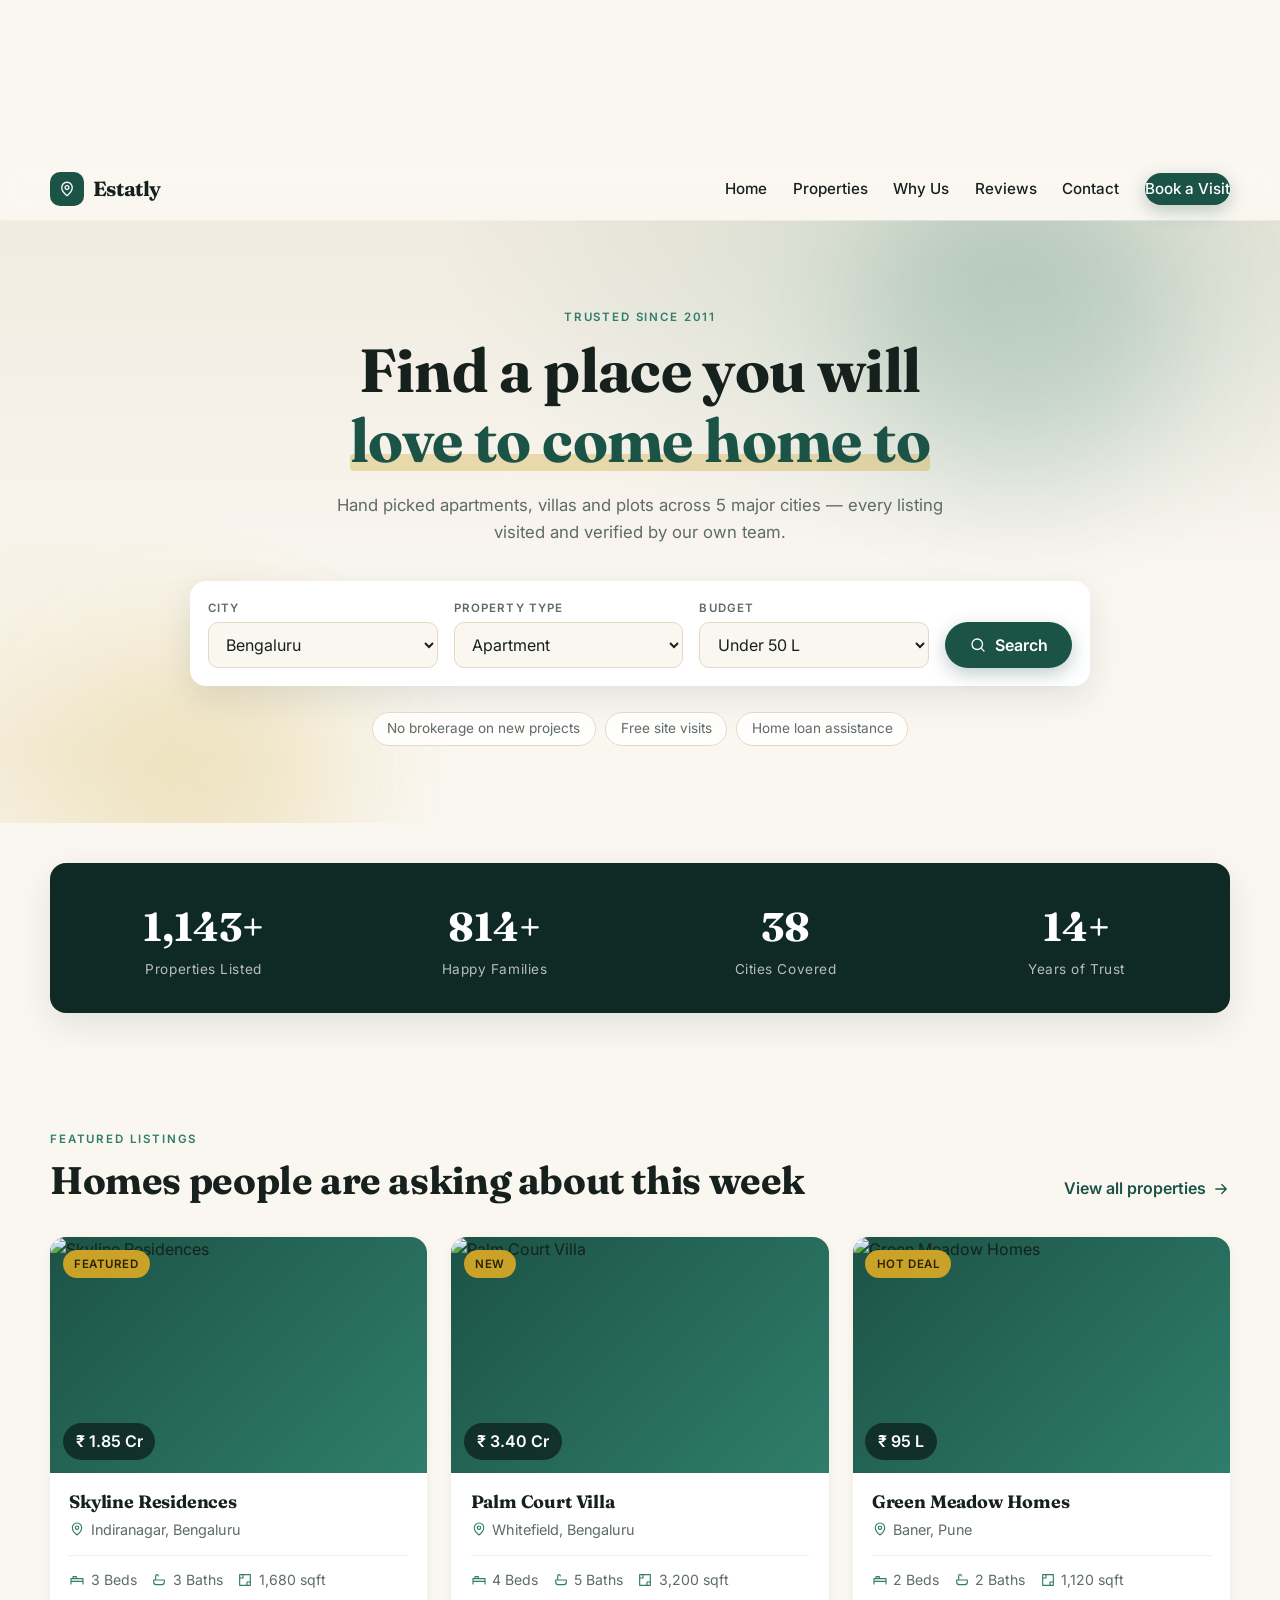
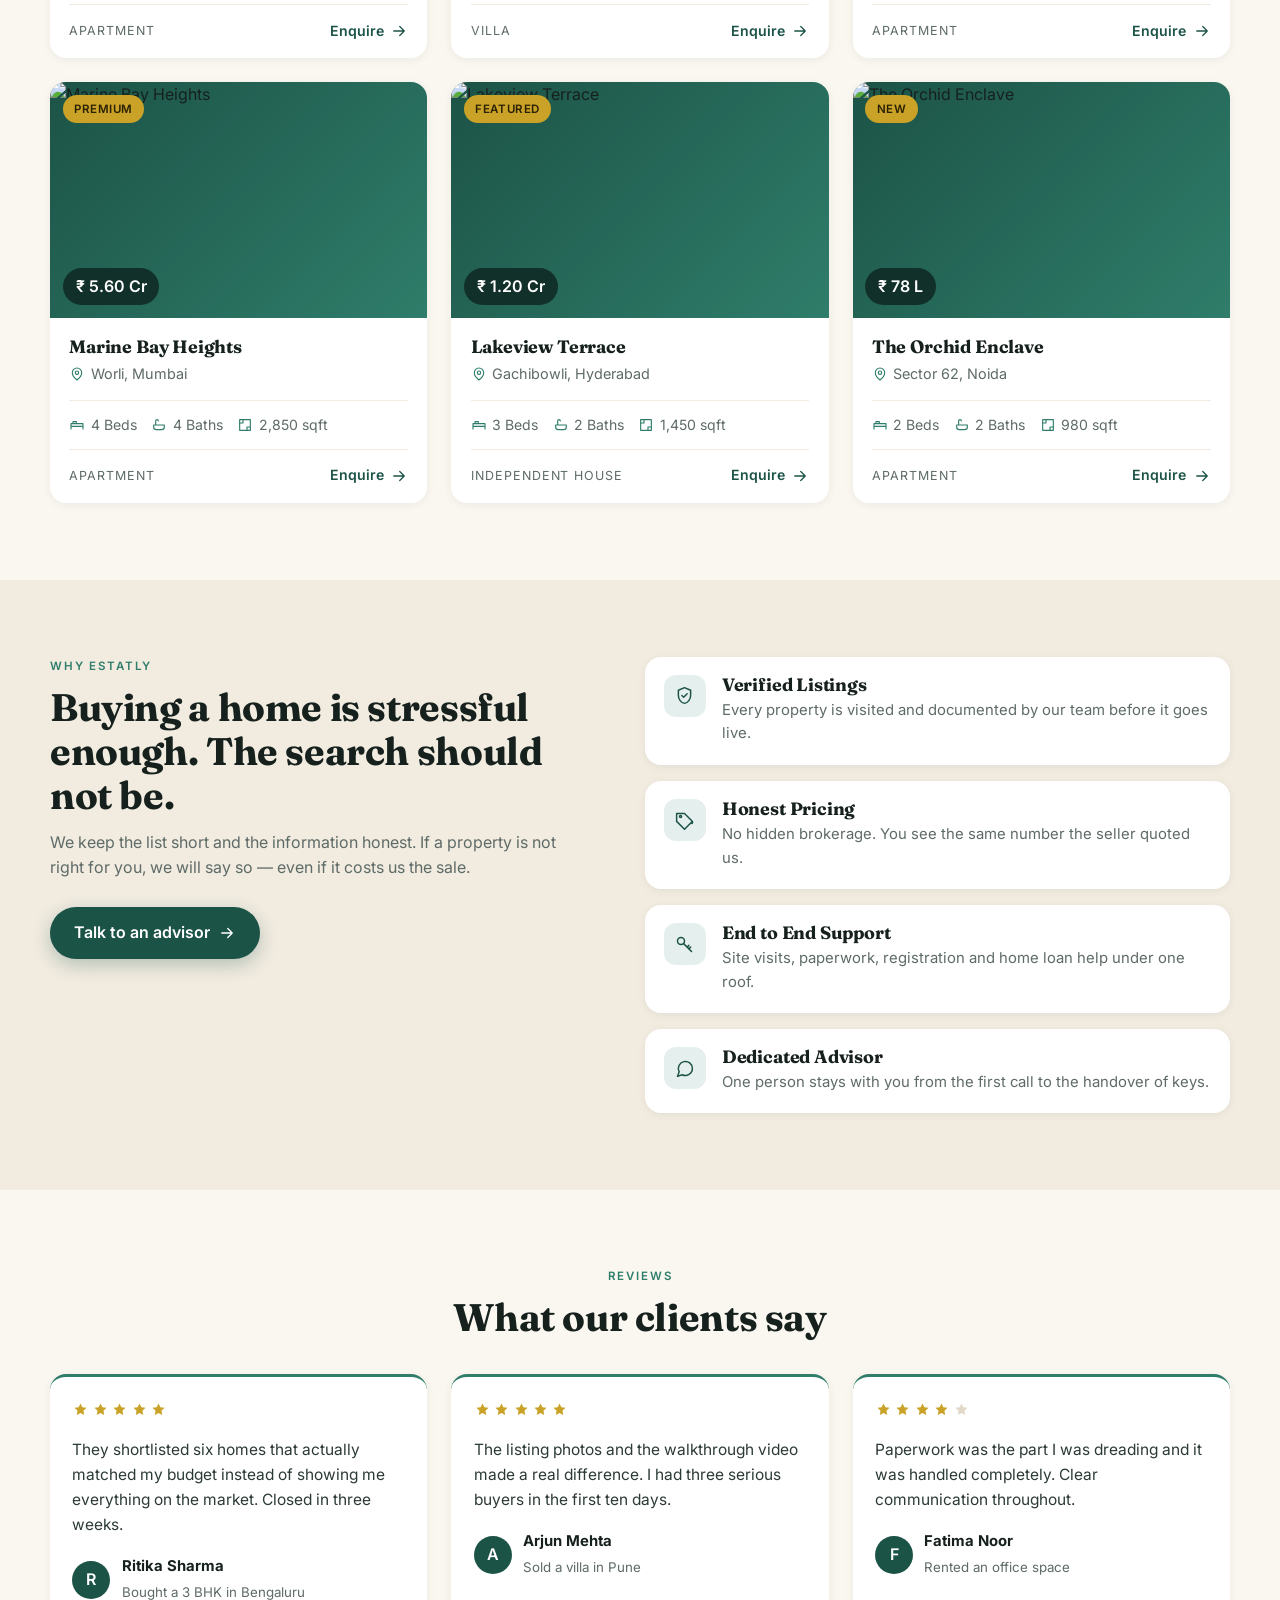
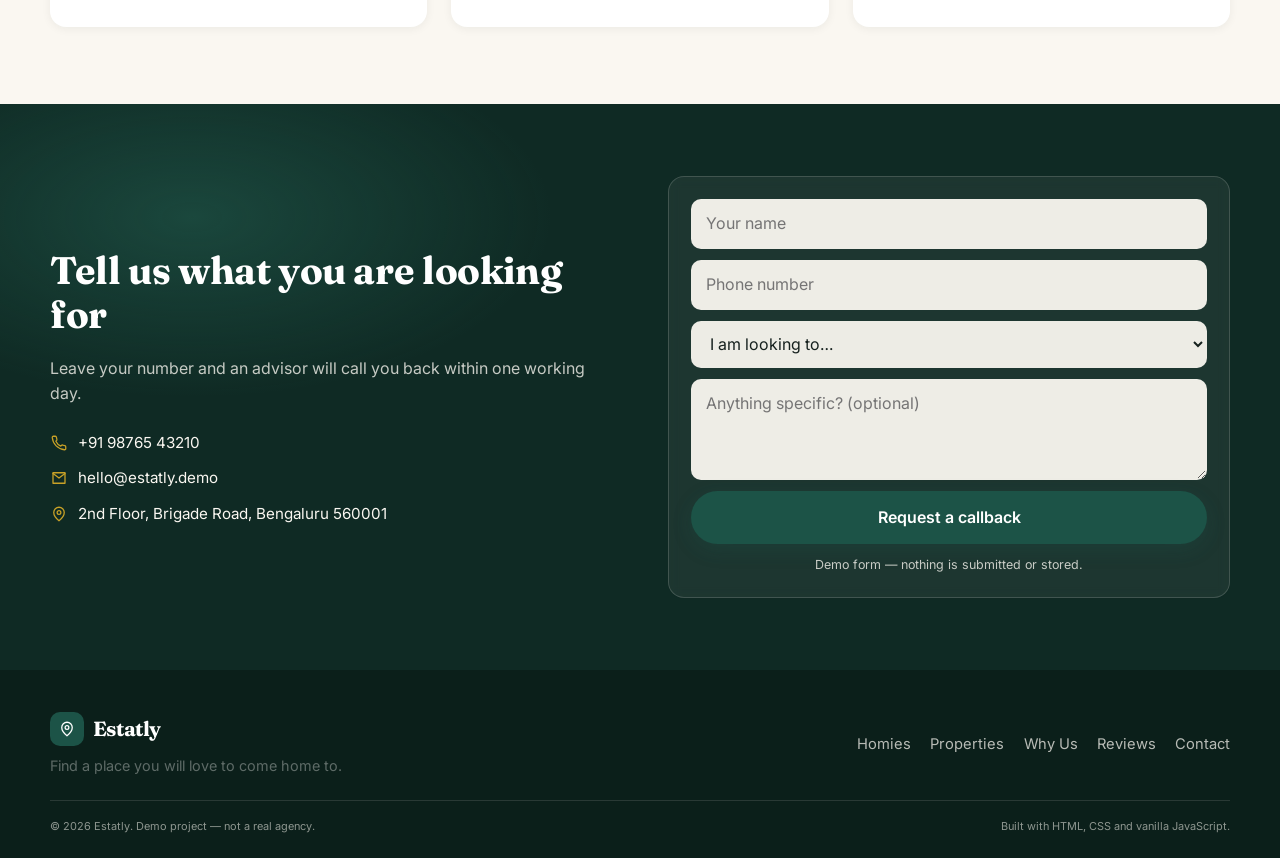
==== index.html @ 322922aa "Changing Header remove top space" ====
<!DOCTYPE html>
<html lang="en">
<head>
<meta charset="UTF-8">
<meta name="viewport" content="width=device-width, initial-scale=1">
<title>Estatly &mdash; Find a place you will love to come home to</title>
<meta name="description" content="Demo real estate website built with HTML, CSS and JavaScript. Browse verified apartments, villas and plots across India.">
<link rel="preconnect" href="https://fonts.googleapis.com">
<link rel="preconnect" href="https://fonts.gstatic.com" crossorigin>
<link href="https://fonts.googleapis.com/css2?family=Fraunces:opsz,wght@9..144,500;9..144,700&family=Inter:wght@400;500;600&display=swap" rel="stylesheet">
<link rel="stylesheet" href="assets/css/style.css">
</head>
<body id="home">

<!-- ============ ICON SPRITE (defined once, reused with <use>) ============ -->
<svg hidden aria-hidden="true">
  <symbol id="i-shield" viewBox="0 0 24 24"><path d="M12 3l7 3v6c0 4.4-3 8.3-7 9-4-0.7-7-4.6-7-9V6l7-3z"/><path d="M9 12l2 2 4-4"/></symbol>
  <symbol id="i-tag" viewBox="0 0 24 24"><path d="M20.6 13.4L12 22l-9-9V4h9l8.6 8.6a1.9 1.9 0 010 2.8z"/><circle cx="7.5" cy="7.5" r="1.2"/></symbol>
  <symbol id="i-key" viewBox="0 0 24 24"><circle cx="8" cy="8" r="4"/><path d="M11 11l9 9M17 17l2-2M15 15l2-2"/></symbol>
  <symbol id="i-chat" viewBox="0 0 24 24"><path d="M21 12a8 8 0 01-11.6 7.1L4 21l1.9-5.4A8 8 0 1121 12z"/></symbol>
  <symbol id="i-bed" viewBox="0 0 24 24"><path d="M3 18v-8h18v8M3 14h18M6 10V7h5v3"/></symbol>
  <symbol id="i-bath" viewBox="0 0 24 24"><path d="M4 12h16v3a4 4 0 01-4 4H8a4 4 0 01-4-4v-3zM7 12V6a2 2 0 014 0"/></symbol>
  <symbol id="i-area" viewBox="0 0 24 24"><path d="M4 4h16v16H4z"/><path d="M9 4v5H4M15 20v-5h5"/></symbol>
  <symbol id="i-pin" viewBox="0 0 24 24"><path d="M12 21s7-5.6 7-11a7 7 0 10-14 0c0 5.4 7 11 7 11z"/><circle cx="12" cy="10" r="2.5"/></symbol>
  <symbol id="i-search" viewBox="0 0 24 24"><circle cx="11" cy="11" r="7"/><path d="M20 20l-3.5-3.5"/></symbol>
  <symbol id="i-phone" viewBox="0 0 24 24"><path d="M21 16.9v2.6a1.5 1.5 0 01-1.7 1.5A18 18 0 013 4.7 1.5 1.5 0 014.5 3h2.6a1.5 1.5 0 011.5 1.3c.1.9.3 1.8.6 2.6a1.5 1.5 0 01-.3 1.6L7.8 9.6a14 14 0 006.6 6.6l1.1-1.1a1.5 1.5 0 011.6-.3c.8.3 1.7.5 2.6.6A1.5 1.5 0 0121 16.9z"/></symbol>
  <symbol id="i-mail" viewBox="0 0 24 24"><path d="M4 5h16v14H4z"/><path d="M4 6l8 6 8-6"/></symbol>
  <symbol id="i-star" viewBox="0 0 24 24"><path d="M12 3.5l2.6 5.3 5.9.9-4.3 4.1 1 5.8-5.2-2.7-5.2 2.7 1-5.8L3.5 9.7l5.9-.9L12 3.5z"/></symbol>
  <symbol id="i-arrow" viewBox="0 0 24 24"><path d="M5 12h14M13 6l6 6-6 6"/></symbol>
</svg>

<!-- ================= HEADER ================= -->
<header class="site-header" id="header">
  <div class="wrap header-inner">
    <a class="brand" href="#home">
      <span class="brand-mark"><svg class="icon" aria-hidden="true"><use href="#i-pin"/></svg></span>
      <span class="brand-name">Estatly</span>
    </a>

    <nav class="nav" id="nav">
      <a href="#home">Home</a>
      <a href="#properties">Properties</a>
      <a href="#why">Why Us</a>
      <a href="#reviews">Reviews</a>
      <a href="#contact">Contact</a>
      <a class="btn btn-sm nav-cta" href="#contact">Book a Visit</a>
    </nav>

    <button class="nav-toggle" id="navToggle" aria-label="Open menu" aria-expanded="false">
      <span></span><span></span><span></span>
    </button>
  </div>
</header>

<!-- ================= HERO ================= -->
<section class="hero">
  <div class="hero-bg" aria-hidden="true"></div>
  <div class="hero-blob blob-a" aria-hidden="true"></div>
  <div class="hero-blob blob-b" aria-hidden="true"></div>

  <div class="wrap hero-inner">
    <p class="eyebrow fade-up">Trusted since 2011</p>
    <h1 class="hero-title fade-up delay-1">
      Find a place you will<br>
      <span class="accent">love to come home to</span>
    </h1>
    <p class="hero-sub fade-up delay-2">
      Hand picked apartments, villas and plots across 5 major cities &mdash;
      every listing visited and verified by our own team.
    </p>

    <form class="search-card fade-up delay-3">
      <div class="field">
        <label for="city">City</label>
        <select id="city" name="city">
          <option>Bengaluru</option>
          <option>Mumbai</option>
          <option>Pune</option>
          <option>Hyderabad</option>
          <option>Delhi NCR</option>
        </select>
      </div>
      <div class="field">
        <label for="type">Property Type</label>
        <select id="type" name="type">
          <option>Apartment</option>
          <option>Villa</option>
          <option>Independent House</option>
          <option>Plot</option>
          <option>Office Space</option>
        </select>
      </div>
      <div class="field">
        <label for="budget">Budget</label>
        <select id="budget" name="budget">
          <option>Under 50 L</option>
          <option>50 L - 1 Cr</option>
          <option>1 Cr - 2 Cr</option>
          <option>Above 2 Cr</option>
        </select>
      </div>
      <button class="btn btn-search" type="submit">
        <svg class="icon" aria-hidden="true"><use href="#i-search"/></svg><span>Search</span>
      </button>
    </form>

    <ul class="hero-chips fade-up delay-4">
      <li>No brokerage on new projects</li>
      <li>Free site visits</li>
      <li>Home loan assistance</li>
    </ul>
  </div>
</section>

<!-- ================= STATS ================= -->
<section class="stats">
  <div class="wrap stats-grid">
    <div class="stat reveal">
      <div class="stat-value"><span class="counter" data-target="1250">0</span>+</div>
      <div class="stat-label">Properties Listed</div>
    </div>
    <div class="stat reveal">
      <div class="stat-value"><span class="counter" data-target="890">0</span>+</div>
      <div class="stat-label">Happy Families</div>
    </div>
    <div class="stat reveal">
      <div class="stat-value"><span class="counter" data-target="42">0</span></div>
      <div class="stat-label">Cities Covered</div>
    </div>
    <div class="stat reveal">
      <div class="stat-value"><span class="counter" data-target="15">0</span>+</div>
      <div class="stat-label">Years of Trust</div>
    </div>
  </div>
</section>

<!-- ================= PROPERTIES ================= -->
<section class="section" id="properties">
  <div class="wrap">
    <div class="section-head reveal">
      <div>
        <p class="eyebrow">Featured listings</p>
        <h2>Homes people are asking about this week</h2>
      </div>
      <a class="link-arrow" href="#contact">View all properties <svg class="icon" aria-hidden="true"><use href="#i-arrow"/></svg></a>
    </div>

    <div class="cards">

      <article class="card reveal" style="--d: 0ms">
        <div class="card-media">
          <img src="https://images.unsplash.com/photo-1512917774080-9991f1c4c750?auto=format&fit=crop&w=900&q=70" alt="Skyline Residences" loading="lazy">
          <span class="badge">Featured</span>
          <span class="card-price">&#8377; 1.85 Cr</span>
        </div>
        <div class="card-body">
          <h3>Skyline Residences</h3>
          <p class="card-loc"><svg class="icon" aria-hidden="true"><use href="#i-pin"/></svg>Indiranagar, Bengaluru</p>
          <ul class="card-meta">
            <li><svg class="icon" aria-hidden="true"><use href="#i-bed"/></svg>3 Beds</li>
            <li><svg class="icon" aria-hidden="true"><use href="#i-bath"/></svg>3 Baths</li>
            <li><svg class="icon" aria-hidden="true"><use href="#i-area"/></svg>1,680 sqft</li>
          </ul>
          <div class="card-foot">
            <span class="card-type">Apartment</span>
            <a class="link-arrow sm" href="#contact">Enquire <svg class="icon" aria-hidden="true"><use href="#i-arrow"/></svg></a>
          </div>
        </div>
      </article>

      <article class="card reveal" style="--d: 80ms">
        <div class="card-media">
          <img src="https://images.unsplash.com/photo-1600596542815-ffad4c1539a9?auto=format&fit=crop&w=900&q=70" alt="Palm Court Villa" loading="lazy">
          <span class="badge">New</span>
          <span class="card-price">&#8377; 3.40 Cr</span>
        </div>
        <div class="card-body">
          <h3>Palm Court Villa</h3>
          <p class="card-loc"><svg class="icon" aria-hidden="true"><use href="#i-pin"/></svg>Whitefield, Bengaluru</p>
          <ul class="card-meta">
            <li><svg class="icon" aria-hidden="true"><use href="#i-bed"/></svg>4 Beds</li>
            <li><svg class="icon" aria-hidden="true"><use href="#i-bath"/></svg>5 Baths</li>
            <li><svg class="icon" aria-hidden="true"><use href="#i-area"/></svg>3,200 sqft</li>
          </ul>
          <div class="card-foot">
            <span class="card-type">Villa</span>
            <a class="link-arrow sm" href="#contact">Enquire <svg class="icon" aria-hidden="true"><use href="#i-arrow"/></svg></a>
          </div>
        </div>
      </article>

      <article class="card reveal" style="--d: 160ms">
        <div class="card-media">
          <img src="https://images.unsplash.com/photo-1570129477492-45c003edd2be?auto=format&fit=crop&w=900&q=70" alt="Green Meadow Homes" loading="lazy">
          <span class="badge">Hot Deal</span>
          <span class="card-price">&#8377; 95 L</span>
        </div>
        <div class="card-body">
          <h3>Green Meadow Homes</h3>
          <p class="card-loc"><svg class="icon" aria-hidden="true"><use href="#i-pin"/></svg>Baner, Pune</p>
          <ul class="card-meta">
            <li><svg class="icon" aria-hidden="true"><use href="#i-bed"/></svg>2 Beds</li>
            <li><svg class="icon" aria-hidden="true"><use href="#i-bath"/></svg>2 Baths</li>
            <li><svg class="icon" aria-hidden="true"><use href="#i-area"/></svg>1,120 sqft</li>
          </ul>
          <div class="card-foot">
            <span class="card-type">Apartment</span>
            <a class="link-arrow sm" href="#contact">Enquire <svg class="icon" aria-hidden="true"><use href="#i-arrow"/></svg></a>
          </div>
        </div>
      </article>

      <article class="card reveal" style="--d: 240ms">
        <div class="card-media">
          <img src="https://images.unsplash.com/photo-1545324418-cc1a3fa10c00?auto=format&fit=crop&w=900&q=70" alt="Marine Bay Heights" loading="lazy">
          <span class="badge">Premium</span>
          <span class="card-price">&#8377; 5.60 Cr</span>
        </div>
        <div class="card-body">
          <h3>Marine Bay Heights</h3>
          <p class="card-loc"><svg class="icon" aria-hidden="true"><use href="#i-pin"/></svg>Worli, Mumbai</p>
          <ul class="card-meta">
            <li><svg class="icon" aria-hidden="true"><use href="#i-bed"/></svg>4 Beds</li>
            <li><svg class="icon" aria-hidden="true"><use href="#i-bath"/></svg>4 Baths</li>
            <li><svg class="icon" aria-hidden="true"><use href="#i-area"/></svg>2,850 sqft</li>
          </ul>
          <div class="card-foot">
            <span class="card-type">Apartment</span>
            <a class="link-arrow sm" href="#contact">Enquire <svg class="icon" aria-hidden="true"><use href="#i-arrow"/></svg></a>
          </div>
        </div>
      </article>

      <article class="card reveal" style="--d: 320ms">
        <div class="card-media">
          <img src="https://images.unsplash.com/photo-1580587771525-78b9dba3b914?auto=format&fit=crop&w=900&q=70" alt="Lakeview Terrace" loading="lazy">
          <span class="badge">Featured</span>
          <span class="card-price">&#8377; 1.20 Cr</span>
        </div>
        <div class="card-body">
          <h3>Lakeview Terrace</h3>
          <p class="card-loc"><svg class="icon" aria-hidden="true"><use href="#i-pin"/></svg>Gachibowli, Hyderabad</p>
          <ul class="card-meta">
            <li><svg class="icon" aria-hidden="true"><use href="#i-bed"/></svg>3 Beds</li>
            <li><svg class="icon" aria-hidden="true"><use href="#i-bath"/></svg>2 Baths</li>
            <li><svg class="icon" aria-hidden="true"><use href="#i-area"/></svg>1,450 sqft</li>
          </ul>
          <div class="card-foot">
            <span class="card-type">Independent House</span>
            <a class="link-arrow sm" href="#contact">Enquire <svg class="icon" aria-hidden="true"><use href="#i-arrow"/></svg></a>
          </div>
        </div>
      </article>

      <article class="card reveal" style="--d: 400ms">
        <div class="card-media">
          <img src="https://images.unsplash.com/photo-1600585154340-be6161a56a0c?auto=format&fit=crop&w=900&q=70" alt="The Orchid Enclave" loading="lazy">
          <span class="badge">New</span>
          <span class="card-price">&#8377; 78 L</span>
        </div>
        <div class="card-body">
          <h3>The Orchid Enclave</h3>
          <p class="card-loc"><svg class="icon" aria-hidden="true"><use href="#i-pin"/></svg>Sector 62, Noida</p>
          <ul class="card-meta">
            <li><svg class="icon" aria-hidden="true"><use href="#i-bed"/></svg>2 Beds</li>
            <li><svg class="icon" aria-hidden="true"><use href="#i-bath"/></svg>2 Baths</li>
            <li><svg class="icon" aria-hidden="true"><use href="#i-area"/></svg>980 sqft</li>
          </ul>
          <div class="card-foot">
            <span class="card-type">Apartment</span>
            <a class="link-arrow sm" href="#contact">Enquire <svg class="icon" aria-hidden="true"><use href="#i-arrow"/></svg></a>
          </div>
        </div>
      </article>

    </div>
  </div>
</section>

<!-- ================= WHY US ================= -->
<section class="section section-alt" id="why">
  <div class="wrap why-grid">
    <div class="why-intro reveal">
      <p class="eyebrow">Why Estatly</p>
      <h2>Buying a home is stressful enough. The search should not be.</h2>
      <p class="muted">
        We keep the list short and the information honest. If a property is not right
        for you, we will say so &mdash; even if it costs us the sale.
      </p>
      <a class="btn" href="#contact">Talk to an advisor <svg class="icon" aria-hidden="true"><use href="#i-arrow"/></svg></a>
    </div>

    <div class="why-list">
      <div class="feature reveal" style="--d: 0ms">
        <span class="feature-icon"><svg class="icon" aria-hidden="true"><use href="#i-shield"/></svg></span>
        <div>
          <h3>Verified Listings</h3>
          <p class="muted">Every property is visited and documented by our team before it goes live.</p>
        </div>
      </div>
      <div class="feature reveal" style="--d: 90ms">
        <span class="feature-icon"><svg class="icon" aria-hidden="true"><use href="#i-tag"/></svg></span>
        <div>
          <h3>Honest Pricing</h3>
          <p class="muted">No hidden brokerage. You see the same number the seller quoted us.</p>
        </div>
      </div>
      <div class="feature reveal" style="--d: 180ms">
        <span class="feature-icon"><svg class="icon" aria-hidden="true"><use href="#i-key"/></svg></span>
        <div>
          <h3>End to End Support</h3>
          <p class="muted">Site visits, paperwork, registration and home loan help under one roof.</p>
        </div>
      </div>
      <div class="feature reveal" style="--d: 270ms">
        <span class="feature-icon"><svg class="icon" aria-hidden="true"><use href="#i-chat"/></svg></span>
        <div>
          <h3>Dedicated Advisor</h3>
          <p class="muted">One person stays with you from the first call to the handover of keys.</p>
        </div>
      </div>
    </div>
  </div>
</section>

<!-- ================= TESTIMONIALS ================= -->
<section class="section" id="reviews">
  <div class="wrap">
    <div class="section-head center reveal">
      <div>
        <p class="eyebrow">Reviews</p>
        <h2>What our clients say</h2>
      </div>
    </div>

    <div class="quotes">

      <figure class="quote reveal" style="--d: 0ms">
        <div class="stars" aria-label="5 out of 5">
          <span class="on"><svg class="icon" aria-hidden="true"><use href="#i-star"/></svg></span>
          <span class="on"><svg class="icon" aria-hidden="true"><use href="#i-star"/></svg></span>
          <span class="on"><svg class="icon" aria-hidden="true"><use href="#i-star"/></svg></span>
          <span class="on"><svg class="icon" aria-hidden="true"><use href="#i-star"/></svg></span>
          <span class="on"><svg class="icon" aria-hidden="true"><use href="#i-star"/></svg></span>
        </div>
        <blockquote>They shortlisted six homes that actually matched my budget instead of showing me everything on the market. Closed in three weeks.</blockquote>
        <figcaption>
          <span class="avatar">R</span>
          <span>
            <strong>Ritika Sharma</strong>
            <small>Bought a 3 BHK in Bengaluru</small>
          </span>
        </figcaption>
      </figure>

      <figure class="quote reveal" style="--d: 100ms">
        <div class="stars" aria-label="5 out of 5">
          <span class="on"><svg class="icon" aria-hidden="true"><use href="#i-star"/></svg></span>
          <span class="on"><svg class="icon" aria-hidden="true"><use href="#i-star"/></svg></span>
          <span class="on"><svg class="icon" aria-hidden="true"><use href="#i-star"/></svg></span>
          <span class="on"><svg class="icon" aria-hidden="true"><use href="#i-star"/></svg></span>
          <span class="on"><svg class="icon" aria-hidden="true"><use href="#i-star"/></svg></span>
        </div>
        <blockquote>The listing photos and the walkthrough video made a real difference. I had three serious buyers in the first ten days.</blockquote>
        <figcaption>
          <span class="avatar">A</span>
          <span>
            <strong>Arjun Mehta</strong>
            <small>Sold a villa in Pune</small>
          </span>
        </figcaption>
      </figure>

      <figure class="quote reveal" style="--d: 200ms">
        <div class="stars" aria-label="4 out of 5">
          <span class="on"><svg class="icon" aria-hidden="true"><use href="#i-star"/></svg></span>
          <span class="on"><svg class="icon" aria-hidden="true"><use href="#i-star"/></svg></span>
          <span class="on"><svg class="icon" aria-hidden="true"><use href="#i-star"/></svg></span>
          <span class="on"><svg class="icon" aria-hidden="true"><use href="#i-star"/></svg></span>
          <span><svg class="icon" aria-hidden="true"><use href="#i-star"/></svg></span>
        </div>
        <blockquote>Paperwork was the part I was dreading and it was handled completely. Clear communication throughout.</blockquote>
        <figcaption>
          <span class="avatar">F</span>
          <span>
            <strong>Fatima Noor</strong>
            <small>Rented an office space</small>
          </span>
        </figcaption>
      </figure>

    </div>
  </div>
</section>

<!-- ================= CTA / CONTACT ================= -->
<section class="cta" id="contact">
  <div class="wrap cta-inner reveal">
    <div class="cta-copy">
      <h2>Tell us what you are looking for</h2>
      <p>Leave your number and an advisor will call you back within one working day.</p>
      <ul class="cta-contact">
        <li><svg class="icon" aria-hidden="true"><use href="#i-phone"/></svg><a href="tel:+919876543210">+91 98765 43210</a></li>
        <li><svg class="icon" aria-hidden="true"><use href="#i-mail"/></svg><a href="mailto:hello@estatly.demo">hello@estatly.demo</a></li>
        <li><svg class="icon" aria-hidden="true"><use href="#i-pin"/></svg><span>2nd Floor, Brigade Road, Bengaluru 560001</span></li>
      </ul>
    </div>

    <form class="cta-form" novalidate>
      <input type="text" name="name" placeholder="Your name" required>
      <input type="tel" name="phone" placeholder="Phone number" required>
      <select name="interest">
        <option value="">I am looking to&hellip;</option>
        <option>Buy a home</option>
        <option>Sell a property</option>
        <option>Rent a space</option>
      </select>
      <textarea name="message" rows="3" placeholder="Anything specific? (optional)"></textarea>
      <button class="btn btn-block" type="submit">Request a callback</button>
      <p class="form-note">Demo form &mdash; nothing is submitted or stored.</p>
    </form>
  </div>
</section>

<!-- ================= FOOTER ================= -->
<footer class="site-footer">
  <div class="wrap footer-inner">
    <div>
      <a class="brand" href="#home">
        <span class="brand-mark"><svg class="icon" aria-hidden="true"><use href="#i-pin"/></svg></span>
        <span class="brand-name">Estatly</span>
      </a>
      <p class="muted footer-blurb">Find a place you will love to come home to.</p>
    </div>
    <nav class="footer-nav">
      <a href="#home">Homies</a>
      <a href="#properties">Properties</a>
      <a href="#why">Why Us</a>
      <a href="#reviews">Reviews</a>
      <a href="#contact">Contact</a>
    </nav>
  </div>
  <div class="wrap footer-bar">
    <small>&copy; 2026 Estatly. Demo project &mdash; not a real agency.</small>
    <small>Built with HTML, CSS and vanilla JavaScript.</small>
  </div>
</footer>

<a class="to-top" href="#home" id="toTop" aria-label="Back to top"><svg class="icon" aria-hidden="true"><use href="#i-arrow"/></svg></a>

<script src="assets/js/main.js"></script>
</body>
</html>
---- assets/css/style.css ----
/* =========================================================
   Estatly — demo real estate home page
   Palette: deep green + warm sand, serif display headings
   ========================================================= */

:root {
  --green-900: #0f2a24;
  --green-800: #164035;
  --green-700: #1c5347;
  --green-500: #2f7d6a;
  --sand-100: #faf7f1;
  --sand-200: #f1ebe0;
  --sand-300: #e3d9c8;
  --gold: #c9a227;
  --ink: #16211e;
  --muted: #5e6b67;
  --white: #ffffff;

  --radius: 16px;
  --radius-sm: 10px;
  --shadow-sm: 0 2px 10px rgba(15, 42, 36, .06);
  --shadow: 0 12px 34px rgba(15, 42, 36, .10);
  --shadow-lg: 0 24px 60px rgba(15, 42, 36, .16);
  --ease: cubic-bezier(.22, .61, .36, 1);
}

* { box-sizing: border-box; }

html { scroll-behavior: smooth; }

body {
  margin: 0;
  background: var(--sand-100);
  color: var(--ink);
  font-family: "Inter", "Segoe UI", system-ui, -apple-system, sans-serif;
  font-size: 16px;
  line-height: 1.6;
  -webkit-font-smoothing: antialiased;
}

h1, h2, h3 {
  font-family: "Fraunces", Georgia, "Times New Roman", serif;
  font-weight: 700;
  line-height: 1.15;
  margin: 0 0 .5em;
  letter-spacing: -.01em;
}

h1 { font-size: clamp(2.1rem, 5.4vw, 3.8rem); }
h2 { font-size: clamp(1.6rem, 3.2vw, 2.4rem); }
h3 { font-size: 1.12rem; }

p { margin: 0 0 1rem; }
a { color: inherit; text-decoration: none; }
img { max-width: 100%; display: block; }
ul { margin: 0; padding: 0; list-style: none; }

.wrap {
  width: min(1180px, 100% - 40px);
  margin-inline: auto;
}

.muted { color: var(--muted); }

.eyebrow {
  text-transform: uppercase;
  letter-spacing: .16em;
  font-size: .72rem;
  font-weight: 600;
  color: var(--green-500);
  margin-bottom: .6rem;
}

/* Icons come from the <symbol> sprite at the top of index.html, so the
   stroke styling lives here rather than on every <svg> tag. */
.icon {
  width: 18px;
  height: 18px;
  flex: none;
  fill: none;
  stroke: currentColor;
  stroke-width: 1.7;
  stroke-linecap: round;
  stroke-linejoin: round;
}

/* ---------------- buttons ---------------- */
.btn {
  display: inline-flex;
  align-items: center;
  gap: .5rem;
  padding: .85rem 1.5rem;
  border: 0;
  border-radius: 999px;
  background: var(--green-700);
  color: var(--white);
  font: inherit;
  font-weight: 600;
  cursor: pointer;
  transition: transform .25s var(--ease), box-shadow .25s var(--ease), background .25s var(--ease);
  box-shadow: 0 6px 18px rgba(28, 83, 71, .28);
}
.btn:hover { background: var(--green-900); transform: translateY(-2px); box-shadow: 0 12px 26px rgba(28, 83, 71, .34); }
.btn:active { transform: translateY(0); }
.btn .icon { transition: transform .25s var(--ease); }
.btn:hover .icon { transform: translateX(3px); }
.btn-sm { padding: .55rem 1.1rem; font-size: .9rem; }
.btn-block { width: 100%; justify-content: center; }

.link-arrow {
  display: inline-flex;
  align-items: center;
  gap: .4rem;
  font-weight: 600;
  color: var(--green-700);
  white-space: nowrap;
}
.link-arrow .icon { transition: transform .25s var(--ease); }
.link-arrow:hover .icon { transform: translateX(4px); }
.link-arrow.sm { font-size: .88rem; }

/* ---------------- header ---------------- */
.site-header {
  position: sticky;
  top: 0;
  z-index: 50;
  background: rgba(250, 247, 241, .82);
  backdrop-filter: blur(12px);
  transition: box-shadow .3s var(--ease), background .3s var(--ease);
}
.site-header.scrolled {
  background: rgba(250, 247, 241, .96);
  box-shadow: var(--shadow-sm);
}
.header-inner {
  display: flex;
  align-items: center;
  justify-content: space-between;
  gap: 1rem;
  padding: .9rem 0;
}

.brand { display: inline-flex; align-items: center; gap: .55rem; }
.brand-mark {
  display: grid;
  place-items: center;
  width: 34px; height: 34px;
  border-radius: 10px;
  background: var(--green-700);
  color: var(--white);
  transition: transform .35s var(--ease);
}
.brand:hover .brand-mark { transform: rotate(-8deg) scale(1.06); }
.brand-name {
  font-family: "Fraunces", Georgia, serif;
  font-weight: 700;
  font-size: 1.28rem;
  letter-spacing: -.02em;
}

.nav { display: flex; align-items: center; gap: 1.6rem; }
.nav > a { font-weight: 500; font-size: .95rem; position: relative; padding: .25rem 0; }
.nav > a:not(.btn)::after {
  content: "";
  position: absolute;
  left: 0; bottom: 0;
  width: 100%; height: 2px;
  background: var(--green-500);
  transform: scaleX(0);
  transform-origin: right;
  transition: transform .3s var(--ease);
}
.nav > a:not(.btn):hover::after { transform: scaleX(1); transform-origin: left; }

.nav-toggle {
  display: none;
  flex-direction: column;
  gap: 5px;
  width: 42px; height: 38px;
  align-items: center;
  justify-content: center;
  background: var(--white);
  border: 1px solid var(--sand-300);
  border-radius: 10px;
  cursor: pointer;
}
.nav-toggle span {
  display: block;
  width: 18px; height: 2px;
  background: var(--ink);
  border-radius: 2px;
  transition: transform .3s var(--ease), opacity .2s var(--ease);
}
.nav-toggle.open span:nth-child(1) { transform: translateY(7px) rotate(45deg); }
.nav-toggle.open span:nth-child(2) { opacity: 0; }
.nav-toggle.open span:nth-child(3) { transform: translateY(-7px) rotate(-45deg); }

/* ---------------- hero ---------------- */
.hero {
  position: relative;
  overflow: hidden;
  padding: clamp(3rem, 7vw, 5.5rem) 0 clamp(3.5rem, 6vw, 5rem);
}
.hero-bg {
  position: absolute;
  inset: 0;
  background:
    radial-gradient(900px 480px at 78% 8%, rgba(47, 125, 106, .16), transparent 62%),
    radial-gradient(700px 420px at 4% 88%, rgba(201, 162, 39, .14), transparent 60%),
    linear-gradient(180deg, var(--sand-200), var(--sand-100) 65%);
}
.hero-blob {
  position: absolute;
  border-radius: 50%;
  filter: blur(60px);
  opacity: .5;
  animation: float 14s ease-in-out infinite;
}
.blob-a { width: 320px; height: 320px; background: rgba(47, 125, 106, .35); top: -60px; right: 8%; }
.blob-b { width: 260px; height: 260px; background: rgba(201, 162, 39, .32); bottom: -80px; left: 6%; animation-delay: -6s; }

@keyframes float {
  0%, 100% { transform: translate3d(0, 0, 0) scale(1); }
  50%      { transform: translate3d(0, -26px, 0) scale(1.08); }
}

.hero-inner { position: relative; text-align: center; }
.hero-title { margin-bottom: 1rem; }
.hero-title .accent {
  color: var(--green-700);
  position: relative;
  display: inline-block;
}
.hero-title .accent::after {
  content: "";
  position: absolute;
  left: 0; right: 0; bottom: .08em;
  height: .28em;
  background: rgba(201, 162, 39, .32);
  border-radius: 4px;
  transform: scaleX(0);
  transform-origin: left;
  animation: underline 1s var(--ease) 1.1s forwards;
  z-index: -1;
}
@keyframes underline { to { transform: scaleX(1); } }

.hero-sub {
  max-width: 620px;
  margin: 0 auto 2.2rem;
  color: var(--muted);
  font-size: 1.05rem;
}

/* search card */
.search-card {
  display: grid;
  grid-template-columns: repeat(3, 1fr) auto;
  gap: 1rem;
  align-items: end;
  background: var(--white);
  padding: 1.1rem;
  border-radius: var(--radius);
  box-shadow: var(--shadow);
  max-width: 900px;
  margin: 0 auto;
  text-align: left;
}
.field { display: flex; flex-direction: column; gap: .3rem; }
.field label {
  font-size: .72rem;
  font-weight: 600;
  text-transform: uppercase;
  letter-spacing: .1em;
  color: var(--muted);
}
.field select,
.cta-form input,
.cta-form select,
.cta-form textarea {
  font: inherit;
  padding: .7rem .85rem;
  border: 1px solid var(--sand-300);
  border-radius: var(--radius-sm);
  background: var(--sand-100);
  color: var(--ink);
  transition: border-color .2s var(--ease), box-shadow .2s var(--ease);
}
.field select:focus,
.cta-form input:focus,
.cta-form select:focus,
.cta-form textarea:focus {
  outline: none;
  border-color: var(--green-500);
  box-shadow: 0 0 0 3px rgba(47, 125, 106, .16);
}
.btn-search { height: 46px; }

.hero-chips {
  display: flex;
  flex-wrap: wrap;
  justify-content: center;
  gap: .6rem;
  margin-top: 1.6rem;
}
.hero-chips li {
  background: rgba(255, 255, 255, .8);
  border: 1px solid var(--sand-300);
  padding: .35rem .9rem;
  border-radius: 999px;
  font-size: .85rem;
  color: var(--muted);
}

/* ---------------- stats ---------------- */
.stats { padding: 2.5rem 0; }
.stats-grid {
  display: grid;
  grid-template-columns: repeat(4, 1fr);
  gap: 1rem;
  background: var(--green-900);
  border-radius: var(--radius);
  padding: 2rem 1rem;
  color: var(--sand-100);
  box-shadow: var(--shadow);
}
.stat { text-align: center; }
.stat-value {
  font-family: "Fraunces", Georgia, serif;
  font-size: clamp(1.7rem, 3.4vw, 2.5rem);
  font-weight: 700;
  color: var(--white);
}
.stat-label {
  font-size: .85rem;
  letter-spacing: .04em;
  color: rgba(250, 247, 241, .72);
}

/* ---------------- sections ---------------- */
.section { padding: clamp(3rem, 6vw, 4.8rem) 0; }
.section-alt { background: var(--sand-200); }

.section-head {
  display: flex;
  align-items: flex-end;
  justify-content: space-between;
  gap: 1.5rem;
  margin-bottom: 2.2rem;
}
.section-head h2 { margin-bottom: 0; }
.section-head.center { justify-content: center; text-align: center; }

/* ---------------- property cards ---------------- */
.cards {
  display: grid;
  grid-template-columns: repeat(auto-fit, minmax(300px, 1fr));
  gap: 1.5rem;
}
.card {
  background: var(--white);
  border-radius: var(--radius);
  overflow: hidden;
  box-shadow: var(--shadow-sm);
  transition: transform .35s var(--ease), box-shadow .35s var(--ease);
  display: flex;
  flex-direction: column;
}
.card:hover { transform: translateY(-8px); box-shadow: var(--shadow-lg); }

.card-media {
  position: relative;
  aspect-ratio: 16 / 10;
  overflow: hidden;
  background: linear-gradient(135deg, var(--green-700), var(--green-500));
}
.card-media img {
  width: 100%; height: 100%;
  object-fit: cover;
  transition: transform .6s var(--ease);
}
.card:hover .card-media img { transform: scale(1.07); }

.badge {
  position: absolute;
  top: .8rem; left: .8rem;
  background: var(--gold);
  color: #2a2205;
  font-size: .72rem;
  font-weight: 600;
  letter-spacing: .05em;
  text-transform: uppercase;
  padding: .3rem .7rem;
  border-radius: 999px;
}
.card-price {
  position: absolute;
  bottom: .8rem; left: .8rem;
  background: rgba(15, 42, 36, .88);
  color: var(--white);
  font-weight: 600;
  padding: .35rem .8rem;
  border-radius: 999px;
  backdrop-filter: blur(4px);
}

.card-body { padding: 1.2rem 1.2rem 1rem; display: flex; flex-direction: column; flex: 1; }
.card-body h3 { margin-bottom: .3rem; }
.card-loc {
  display: flex;
  align-items: center;
  gap: .35rem;
  color: var(--muted);
  font-size: .9rem;
  margin-bottom: .9rem;
}
.card-loc .icon { width: 16px; height: 16px; color: var(--green-500); }

.card-meta {
  display: flex;
  flex-wrap: wrap;
  gap: .9rem;
  padding: .8rem 0;
  border-top: 1px solid var(--sand-200);
  border-bottom: 1px solid var(--sand-200);
  font-size: .88rem;
  color: var(--muted);
}
.card-meta li { display: flex; align-items: center; gap: .35rem; }
.card-meta .icon { width: 16px; height: 16px; color: var(--green-500); }

.card-foot {
  margin-top: auto;
  padding-top: .9rem;
  display: flex;
  align-items: center;
  justify-content: space-between;
  gap: 1rem;
}
.card-type {
  font-size: .78rem;
  text-transform: uppercase;
  letter-spacing: .08em;
  color: var(--muted);
}

/* ---------------- why us ---------------- */
.why-grid {
  display: grid;
  grid-template-columns: 1fr 1.1fr;
  gap: clamp(2rem, 5vw, 4rem);
  align-items: start;
}
.why-intro h2 { margin-bottom: .8rem; }
.why-intro .btn { margin-top: .6rem; }

.why-list { display: grid; gap: 1rem; }
.feature {
  display: flex;
  gap: 1rem;
  background: var(--white);
  padding: 1.15rem;
  border-radius: var(--radius);
  box-shadow: var(--shadow-sm);
  transition: transform .3s var(--ease), box-shadow .3s var(--ease);
}
.feature:hover { transform: translateX(6px); box-shadow: var(--shadow); }
.feature h3 { margin-bottom: .2rem; }
.feature p { margin: 0; font-size: .93rem; }
.feature-icon {
  display: grid;
  place-items: center;
  width: 42px; height: 42px;
  flex: none;
  border-radius: 12px;
  background: rgba(47, 125, 106, .12);
  color: var(--green-700);
}
.feature-icon .icon { width: 21px; height: 21px; }

/* ---------------- testimonials ---------------- */
.quotes {
  display: grid;
  grid-template-columns: repeat(auto-fit, minmax(280px, 1fr));
  gap: 1.5rem;
}
.quote {
  margin: 0;
  background: var(--white);
  border-radius: var(--radius);
  padding: 1.4rem;
  box-shadow: var(--shadow-sm);
  border-top: 3px solid var(--green-500);
  transition: transform .3s var(--ease), box-shadow .3s var(--ease);
}
.quote:hover { transform: translateY(-5px); box-shadow: var(--shadow); }
.stars { display: flex; gap: .15rem; margin-bottom: .8rem; color: var(--sand-300); }
.stars .on { color: var(--gold); }
.stars .icon { width: 17px; height: 17px; fill: currentColor; stroke: none; }
.quote blockquote { margin: 0 0 1.1rem; font-size: .97rem; color: #2c3a36; }
.quote figcaption { display: flex; align-items: center; gap: .7rem; }
.avatar {
  display: grid;
  place-items: center;
  width: 38px; height: 38px;
  border-radius: 50%;
  background: var(--green-700);
  color: var(--white);
  font-weight: 600;
}
.quote figcaption strong { display: block; font-size: .93rem; }
.quote figcaption small { color: var(--muted); }

/* ---------------- cta ---------------- */
.cta {
  background:
    radial-gradient(600px 300px at 15% 20%, rgba(47, 125, 106, .35), transparent 60%),
    var(--green-900);
  color: var(--sand-100);
  padding: clamp(3rem, 6vw, 4.5rem) 0;
}
.cta-inner {
  display: grid;
  grid-template-columns: 1fr 1fr;
  gap: clamp(2rem, 5vw, 3.5rem);
  align-items: center;
}
.cta h2 { color: var(--white); }
.cta p { color: rgba(250, 247, 241, .78); }
.cta-contact { display: grid; gap: .7rem; margin-top: 1.5rem; }
.cta-contact li { display: flex; align-items: center; gap: .6rem; font-size: .95rem; }
.cta-contact .icon { color: var(--gold); }
.cta-contact a:hover { color: var(--gold); }

.cta-form {
  display: grid;
  gap: .7rem;
  background: rgba(255, 255, 255, .06);
  border: 1px solid rgba(250, 247, 241, .16);
  padding: 1.4rem;
  border-radius: var(--radius);
  backdrop-filter: blur(6px);
}
.cta-form input,
.cta-form select,
.cta-form textarea {
  background: rgba(250, 247, 241, .95);
  border-color: transparent;
}
.cta-form textarea { resize: vertical; }
.form-note { margin: 0; font-size: .78rem; color: rgba(250, 247, 241, .6); text-align: center; }

/* ---------------- footer ---------------- */
.site-footer { background: #0b1f1a; color: rgba(250, 247, 241, .72); padding: 2.6rem 0 1.4rem; }
.footer-inner {
  display: flex;
  flex-wrap: wrap;
  gap: 1.5rem;
  justify-content: space-between;
  align-items: center;
  padding-bottom: 1.4rem;
  border-bottom: 1px solid rgba(250, 247, 241, .12);
}
.site-footer .brand-name { color: var(--white); }
.footer-blurb { margin: .5rem 0 0; font-size: .9rem; }
.footer-nav { display: flex; flex-wrap: wrap; gap: 1.2rem; font-size: .92rem; }
.footer-nav a:hover { color: var(--gold); }
.footer-bar {
  display: flex;
  flex-wrap: wrap;
  gap: .6rem;
  justify-content: space-between;
  padding-top: 1.1rem;
  font-size: .82rem;
  color: rgba(250, 247, 241, .55);
}

/* ---------------- back to top ---------------- */
.to-top {
  position: fixed;
  right: 20px; bottom: 20px;
  width: 44px; height: 44px;
  display: grid;
  place-items: center;
  border-radius: 50%;
  background: var(--green-700);
  color: var(--white);
  box-shadow: var(--shadow);
  opacity: 0;
  visibility: hidden;
  transform: translateY(14px);
  transition: all .3s var(--ease);
  z-index: 40;
}
.to-top.show { opacity: 1; visibility: visible; transform: translateY(0); }
.to-top .icon { transform: rotate(-90deg); }
.to-top:hover { background: var(--green-900); }

/* ---------------- animations ---------------- */
.fade-up {
  opacity: 0;
  transform: translateY(24px);
  animation: fadeUp .8s var(--ease) forwards;
}
.delay-1 { animation-delay: .12s; }
.delay-2 { animation-delay: .24s; }
.delay-3 { animation-delay: .36s; }
.delay-4 { animation-delay: .48s; }

@keyframes fadeUp {
  to { opacity: 1; transform: translateY(0); }
}

.reveal {
  opacity: 0;
  transform: translateY(28px);
  transition: opacity .7s var(--ease) var(--d, 0ms), transform .7s var(--ease) var(--d, 0ms);
}
.reveal.visible { opacity: 1; transform: translateY(0); }

/* ---------------- responsive ---------------- */
@media (max-width: 960px) {
  .search-card { grid-template-columns: 1fr 1fr; }
  .btn-search { grid-column: 1 / -1; justify-content: center; }
  .why-grid, .cta-inner { grid-template-columns: 1fr; }
  .stats-grid { grid-template-columns: repeat(2, 1fr); row-gap: 1.6rem; }
}

@media (max-width: 760px) {
  .nav-toggle { display: flex; }
  .nav {
    position: absolute;
    top: 100%; left: 0; right: 0;
    flex-direction: column;
    align-items: stretch;
    gap: 0;
    background: var(--sand-100);
    padding: .5rem 20px 1.2rem;
    box-shadow: var(--shadow);
    clip-path: inset(0 0 100% 0);
    opacity: 0;
    pointer-events: none;
    transition: clip-path .4s var(--ease), opacity .3s var(--ease);
  }
  .nav.open { clip-path: inset(0 0 0 0); opacity: 1; pointer-events: auto; }
  .nav > a { padding: .75rem 0; border-bottom: 1px solid var(--sand-300); }
  .nav-cta { margin-top: .9rem; justify-content: center; border-bottom: 0; }
  .site-header { position: sticky; }
  .header-inner { position: relative; }
  .section-head { flex-direction: column; align-items: flex-start; }
  .search-card { grid-template-columns: 1fr; }
}

@media (prefers-reduced-motion: reduce) {
  *, *::before, *::after {
    animation-duration: .01ms !important;
    animation-iteration-count: 1 !important;
    transition-duration: .01ms !important;
    scroll-behavior: auto !important;
  }
  .fade-up, .reveal { opacity: 1; transform: none; }
}
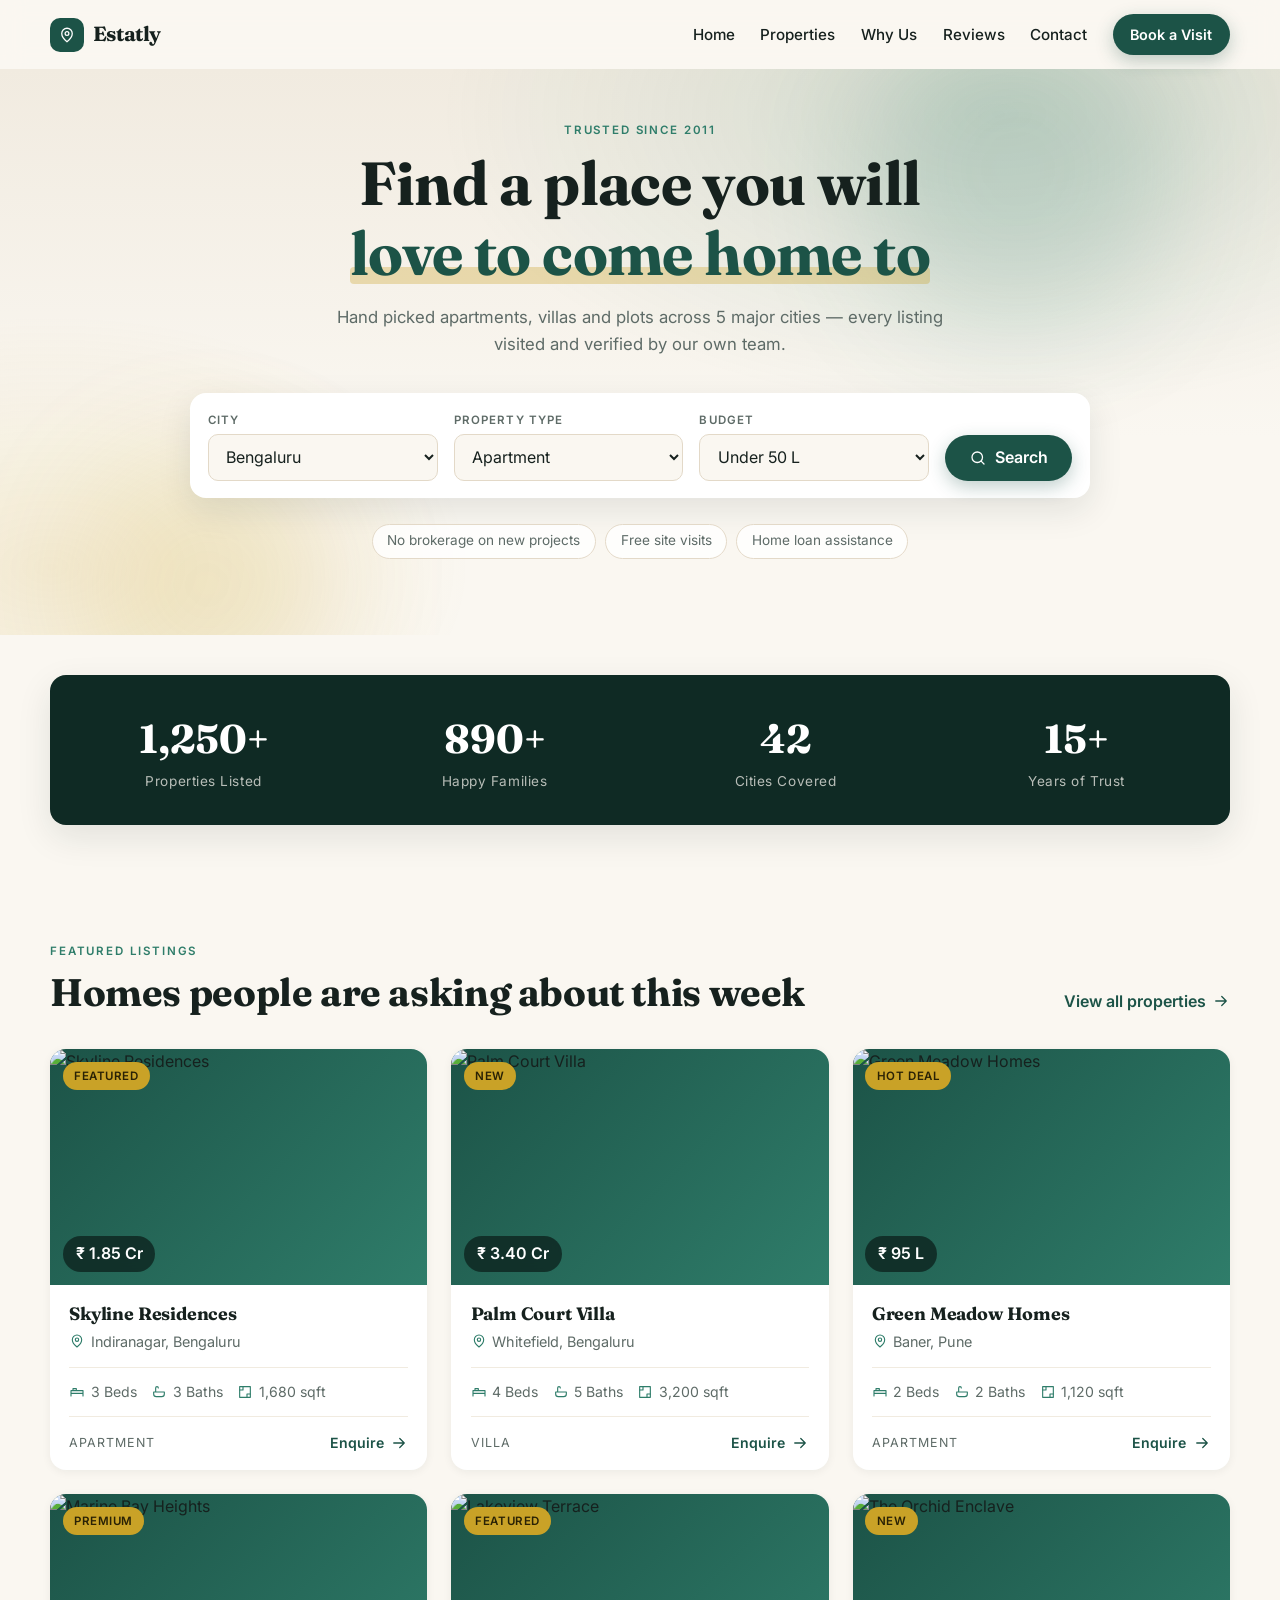
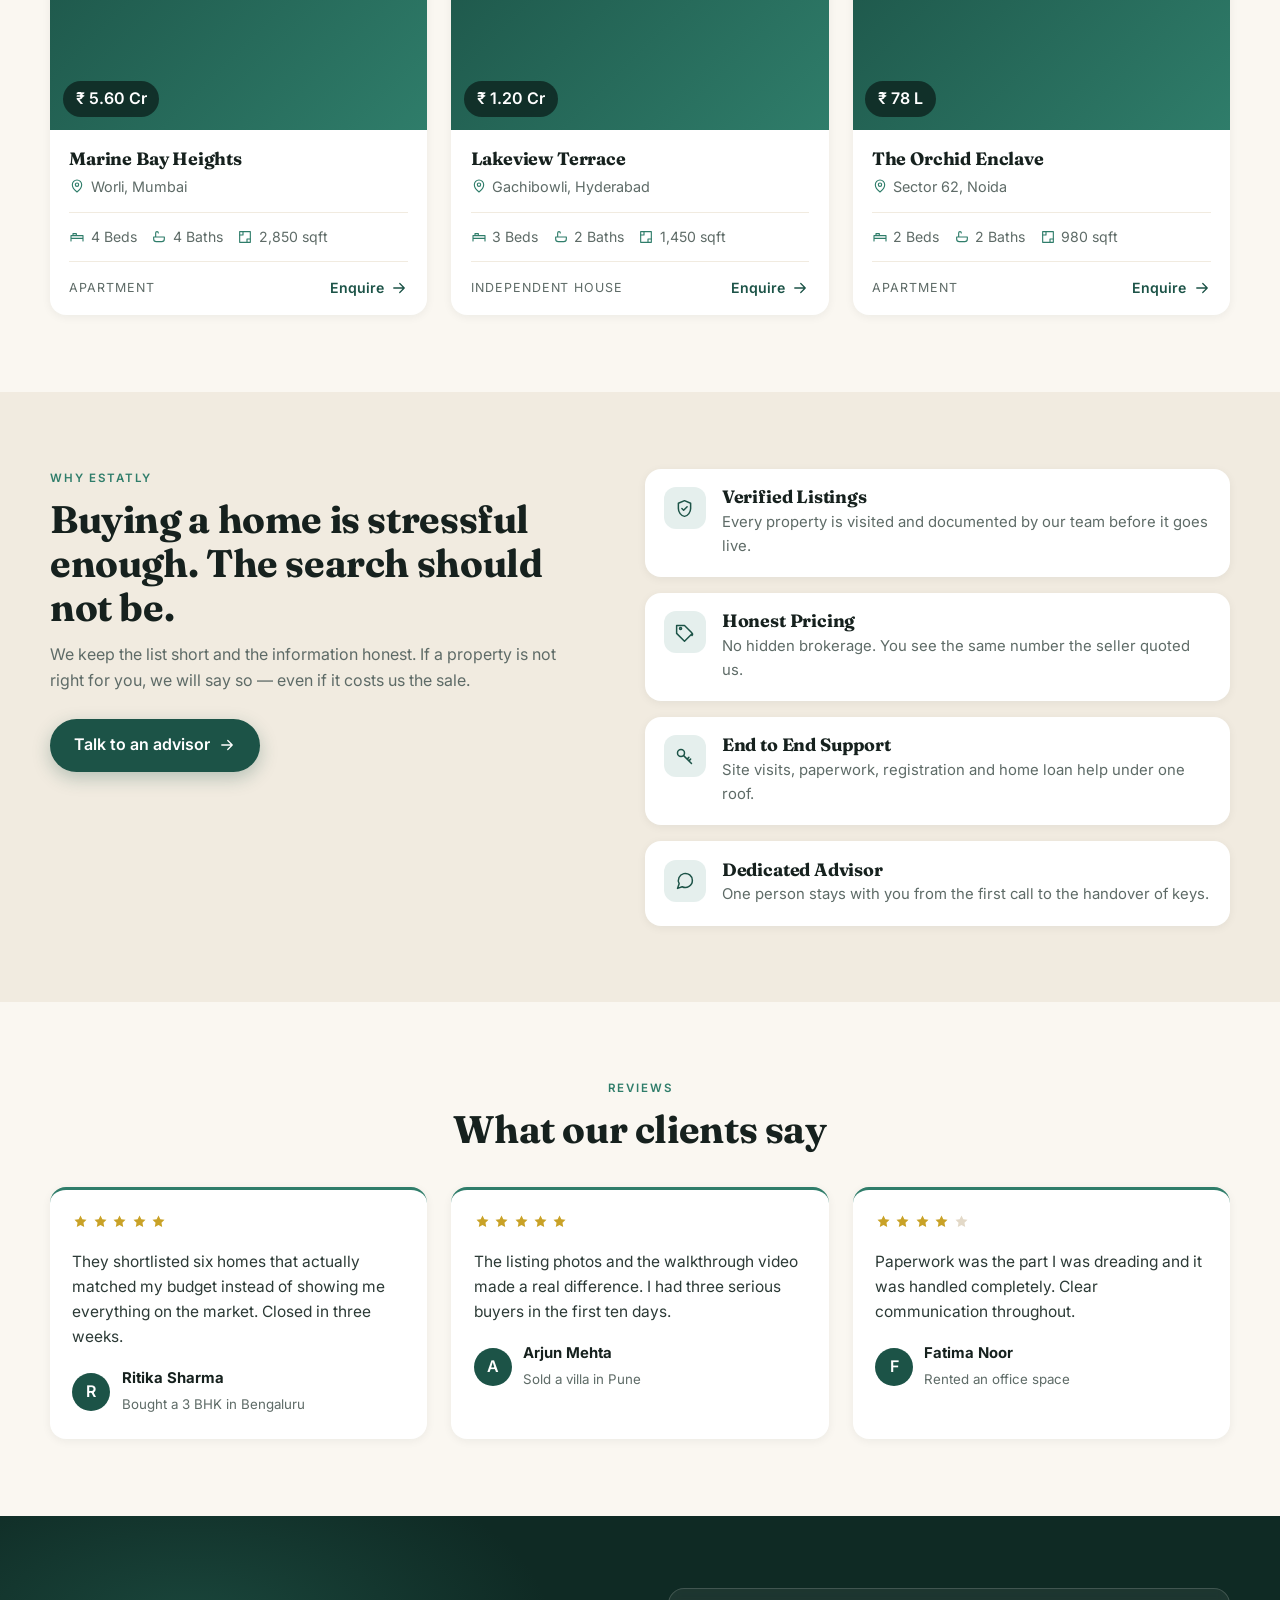
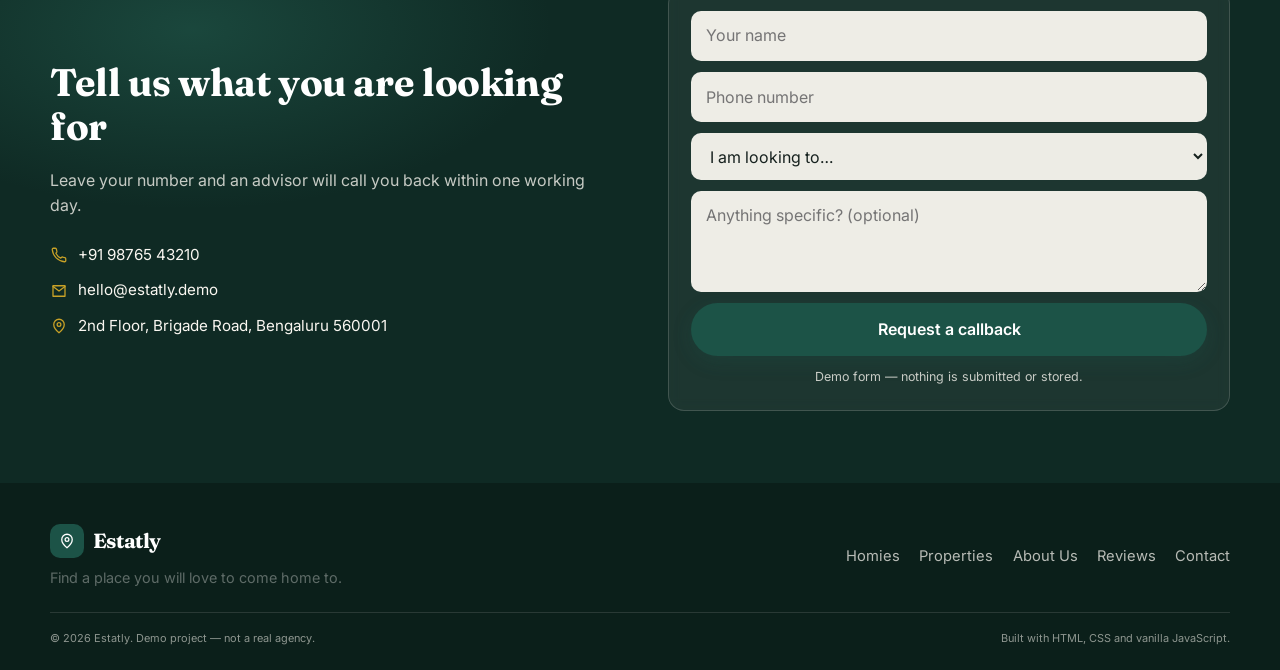
==== commit 7f1f77b6: "change menu name why us to about us" ====
--- a/index.html
+++ b/index.html
@@ -435,7 +435,7 @@
     <nav class="footer-nav">
       <a href="#home">Homies</a>
       <a href="#properties">Properties</a>
-      <a href="#why">Why Us</a>
+      <a href="#why">About Us</a>
       <a href="#reviews">Reviews</a>
       <a href="#contact">Contact</a>
     </nav>
--- a/assets/css/style.css
+++ b/assets/css/style.css
@@ -53,6 +53,12 @@
 p { margin: 0 0 1rem; }
 a { color: inherit; text-decoration: none; }
 img { max-width: 100%; display: block; }
+
+/* The `hidden` attribute does NOT hide an <svg>: the browser's built-in
+   [hidden] rule is scoped to the HTML namespace, and <svg> is not in it.
+   Without this the icon sprite renders as a 150px inline box and pushes
+   the header down the page. */
+svg[hidden] { display: none; }
 ul { margin: 0; padding: 0; list-style: none; }
 
 .wrap {
@@ -159,7 +165,10 @@
 }
 
 .nav { display: flex; align-items: center; gap: 1.6rem; }
-.nav > a { font-weight: 500; font-size: .95rem; position: relative; padding: .25rem 0; }
+/* :not(.btn) so this does not override the CTA pill's own padding and
+   font-size -- ".nav > a" is more specific than ".btn-sm" and was
+   flattening it to zero horizontal padding. */
+.nav > a:not(.btn) { font-weight: 500; font-size: .95rem; position: relative; padding: .25rem 0; }
 .nav > a:not(.btn)::after {
   content: "";
   position: absolute;
@@ -199,7 +208,7 @@
 .hero {
   position: relative;
   overflow: hidden;
-  padding: clamp(3rem, 7vw, 5.5rem) 0 clamp(3.5rem, 6vw, 5rem);
+  padding: clamp(2rem, 4vw, 3.25rem) 0 clamp(3.5rem, 6vw, 5rem);
 }
 .hero-bg {
   position: absolute;
@@ -643,7 +652,7 @@
     transition: clip-path .4s var(--ease), opacity .3s var(--ease);
   }
   .nav.open { clip-path: inset(0 0 0 0); opacity: 1; pointer-events: auto; }
-  .nav > a { padding: .75rem 0; border-bottom: 1px solid var(--sand-300); }
+  .nav > a:not(.btn) { padding: .75rem 0; border-bottom: 1px solid var(--sand-300); }
   .nav-cta { margin-top: .9rem; justify-content: center; border-bottom: 0; }
   .site-header { position: sticky; }
   .header-inner { position: relative; }
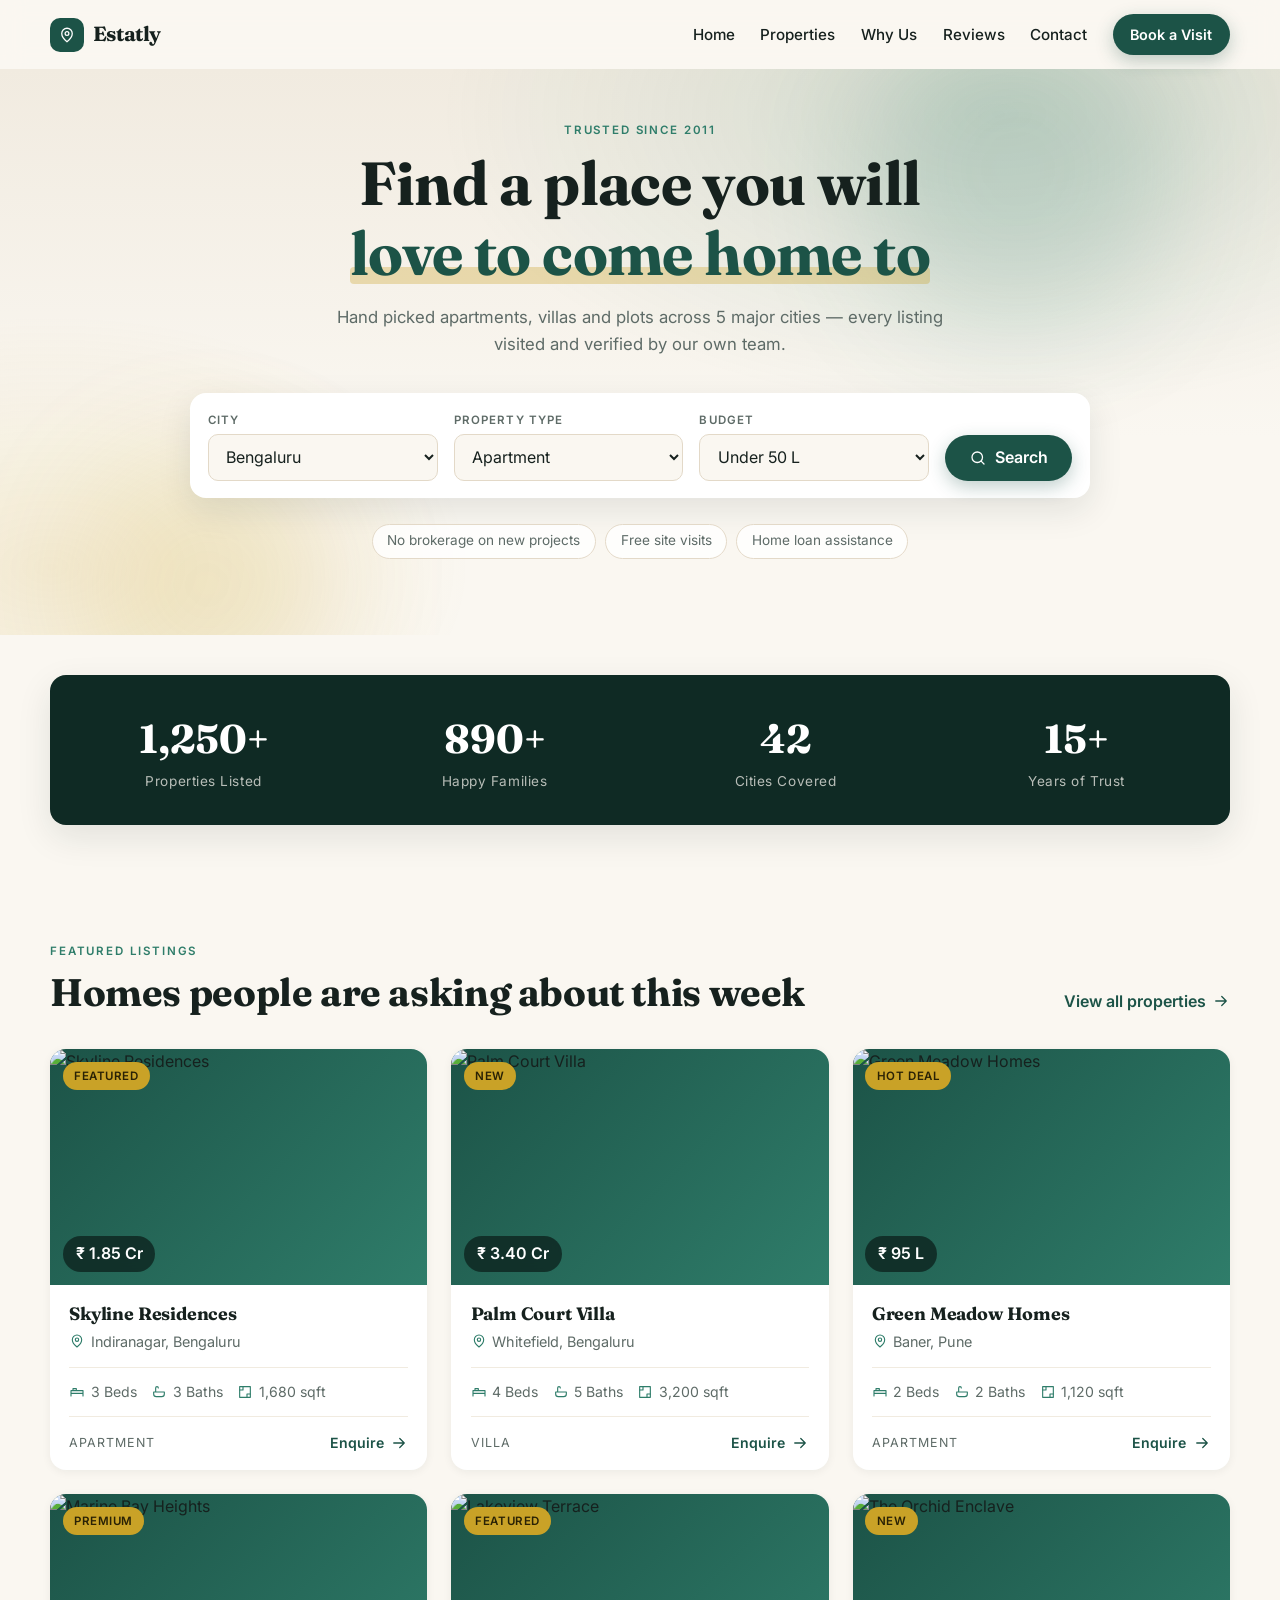
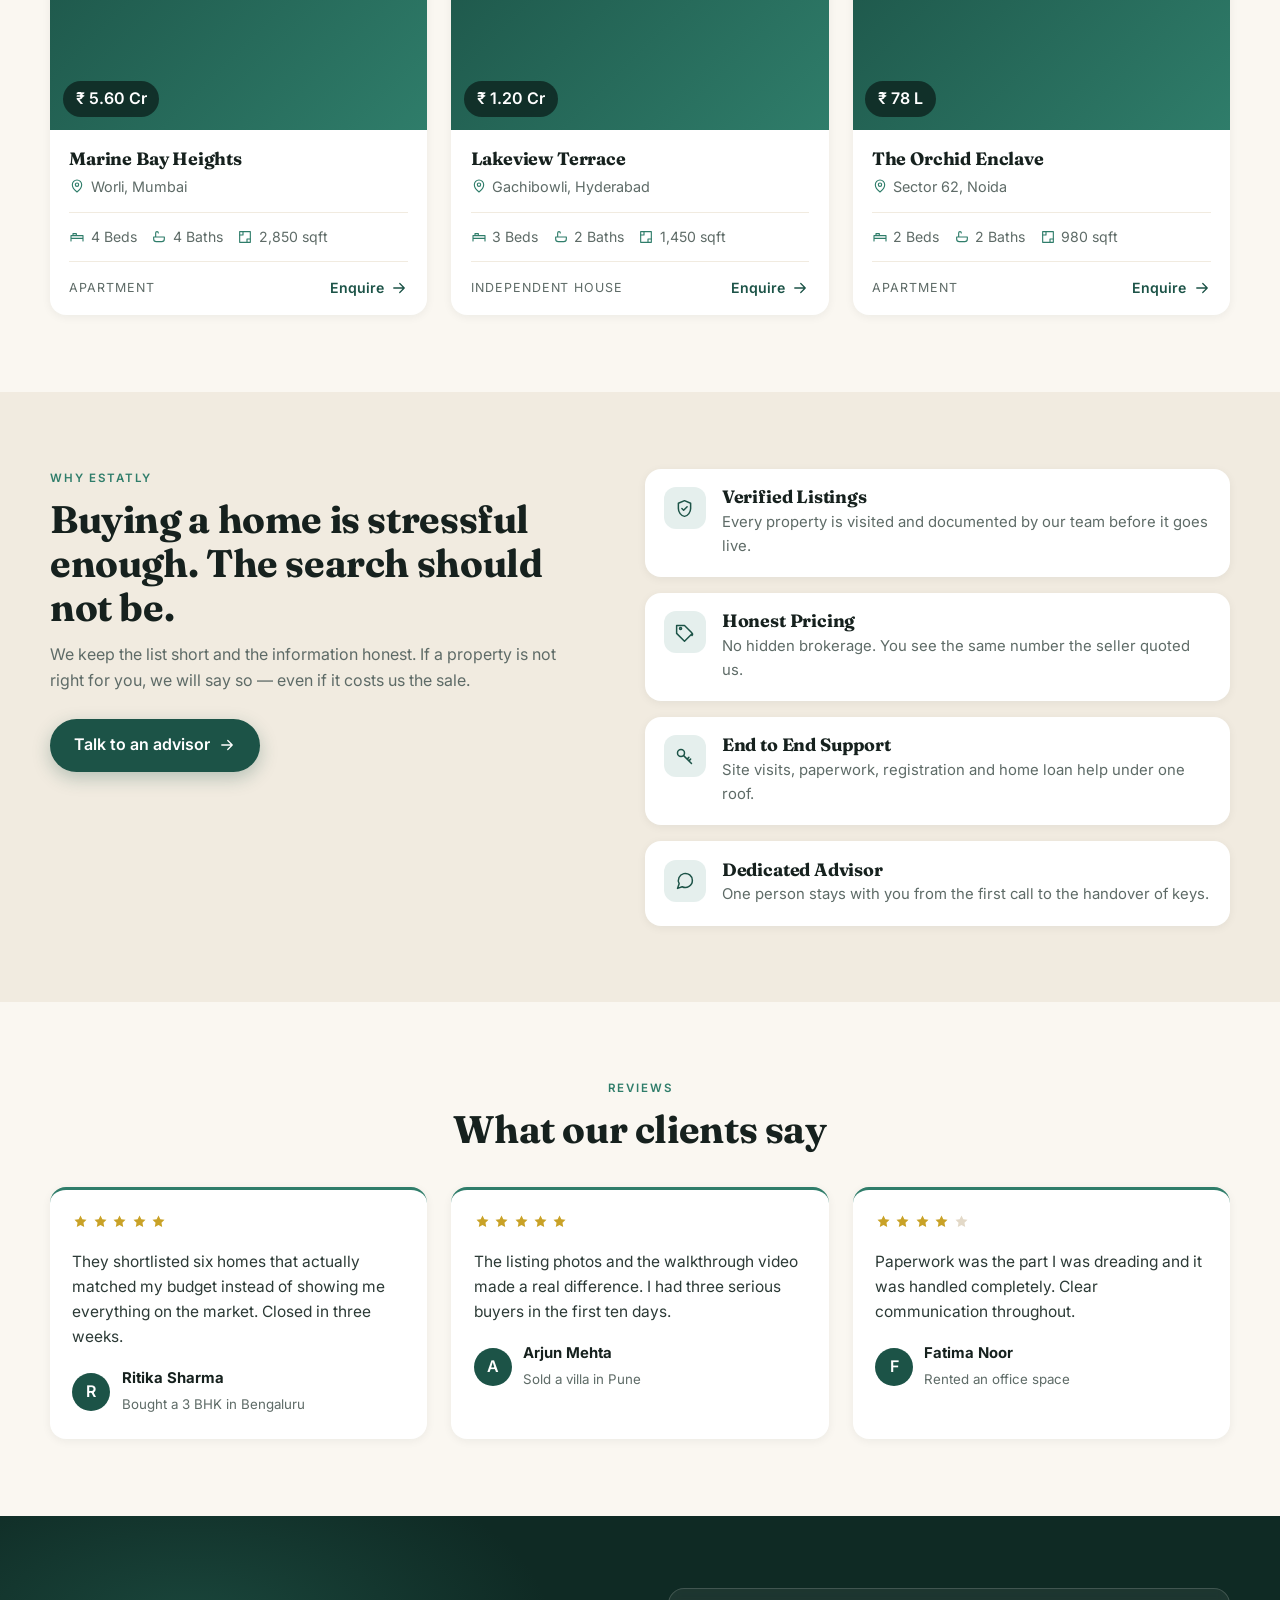
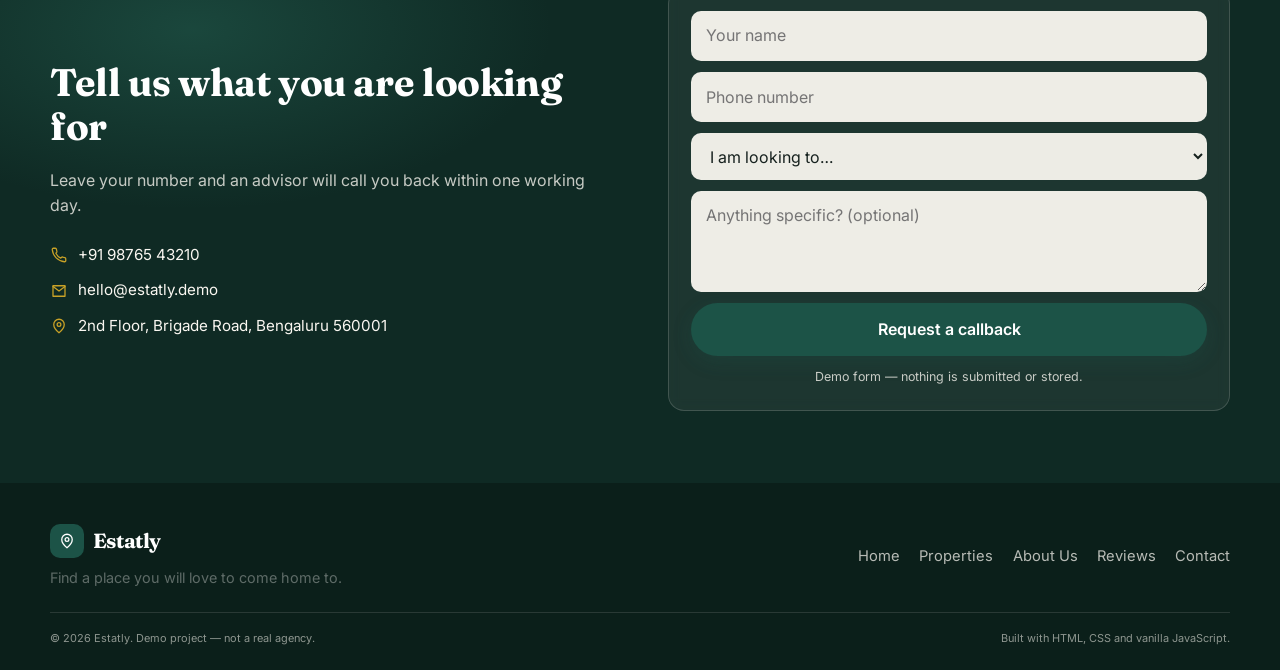
==== commit 1fd880a6: "created properties page" ====
--- a/index.html
+++ b/index.html
@@ -433,7 +433,7 @@
       <p class="muted footer-blurb">Find a place you will love to come home to.</p>
     </div>
     <nav class="footer-nav">
-      <a href="#home">Homies</a>
+      <a href="#home">Home</a>
       <a href="#properties">Properties</a>
       <a href="#why">About Us</a>
       <a href="#reviews">Reviews</a>
--- a/assets/css/style.css
+++ b/assets/css/style.css
@@ -669,3 +669,125 @@
   }
   .fade-up, .reveal { opacity: 1; transform: none; }
 }
+
+/* =========================================================
+   Properties listing page (properties.html)
+   ========================================================= */
+
+/* Compact version of the home page hero -- reuses .hero-bg for the
+   same gradient wash so the two pages feel like one site. */
+.page-hero {
+  position: relative;
+  overflow: hidden;
+  padding: clamp(2rem, 4.5vw, 3.2rem) 0 clamp(1.4rem, 3vw, 2rem);
+}
+.page-hero-inner { position: relative; max-width: 720px; }
+.page-hero h1 { font-size: clamp(1.9rem, 4.2vw, 3rem); margin-bottom: .6rem; }
+.page-hero .lede { color: var(--muted); font-size: 1.02rem; margin: 0; }
+
+/* the page hero already supplies the top breathing room */
+.listings { padding-top: clamp(1.2rem, 2.5vw, 1.8rem); }
+
+.breadcrumb {
+  display: flex;
+  align-items: center;
+  gap: .45rem;
+  font-size: .85rem;
+  color: var(--muted);
+  margin-bottom: .9rem;
+}
+.breadcrumb a:hover { color: var(--green-700); }
+.breadcrumb .sep { opacity: .5; }
+.breadcrumb [aria-current] { color: var(--ink); font-weight: 500; }
+
+/* current page marker in the header nav */
+.nav > a[aria-current="page"] { color: var(--green-700); font-weight: 600; }
+.nav > a[aria-current="page"]::after { transform: scaleX(1); }
+
+/* ---------------- filter bar ---------------- */
+/* Deliberately not a <form>: main.js intercepts every form submit with the
+   "this is a demo" message, and these filters apply live on change. */
+.filters {
+  display: grid;
+  grid-template-columns: repeat(4, 1fr) auto;
+  gap: 1rem;
+  align-items: end;
+  background: var(--white);
+  padding: 1.1rem;
+  border-radius: var(--radius);
+  box-shadow: var(--shadow);
+}
+.btn-reset {
+  height: 46px;
+  background: var(--sand-200);
+  color: var(--ink);
+  box-shadow: none;
+}
+.btn-reset:hover { background: var(--sand-300); box-shadow: none; transform: translateY(-2px); }
+
+.results-row {
+  display: flex;
+  flex-wrap: wrap;
+  align-items: center;
+  justify-content: space-between;
+  gap: 1rem;
+  margin: 1.8rem 0 1.4rem;
+}
+.results-count { margin: 0; color: var(--muted); font-size: .95rem; }
+.results-count strong { color: var(--ink); }
+.sort {
+  display: flex;
+  align-items: center;
+  gap: .55rem;
+  font-size: .9rem;
+  color: var(--muted);
+}
+.sort select {
+  font: inherit;
+  padding: .5rem .8rem;
+  border: 1px solid var(--sand-300);
+  border-radius: var(--radius-sm);
+  background: var(--white);
+  color: var(--ink);
+}
+.sort select:focus {
+  outline: none;
+  border-color: var(--green-500);
+  box-shadow: 0 0 0 3px rgba(47, 125, 106, .16);
+}
+
+.card.is-hidden { display: none; }
+
+.no-results {
+  display: none;
+  text-align: center;
+  padding: 3.2rem 1.2rem;
+  background: var(--white);
+  border-radius: var(--radius);
+  box-shadow: var(--shadow-sm);
+}
+.no-results.show { display: block; }
+.no-results .feature-icon { margin: 0 auto .9rem; }
+.no-results h3 { margin-bottom: .3rem; }
+.no-results p { margin: 0 0 1.2rem; }
+
+/* listing cards carry a little more detail than the home page teasers */
+.card-tags { display: flex; flex-wrap: wrap; gap: .4rem; margin: .9rem 0 0; }
+.card-tags li {
+  font-size: .76rem;
+  color: var(--green-700);
+  background: rgba(47, 125, 106, .1);
+  padding: .22rem .6rem;
+  border-radius: 999px;
+}
+
+/* ---------------- responsive ---------------- */
+@media (max-width: 960px) {
+  .filters { grid-template-columns: 1fr 1fr; }
+  .btn-reset { grid-column: 1 / -1; justify-content: center; }
+}
+
+@media (max-width: 760px) {
+  .filters { grid-template-columns: 1fr; }
+  .results-row { flex-direction: column; align-items: flex-start; }
+}
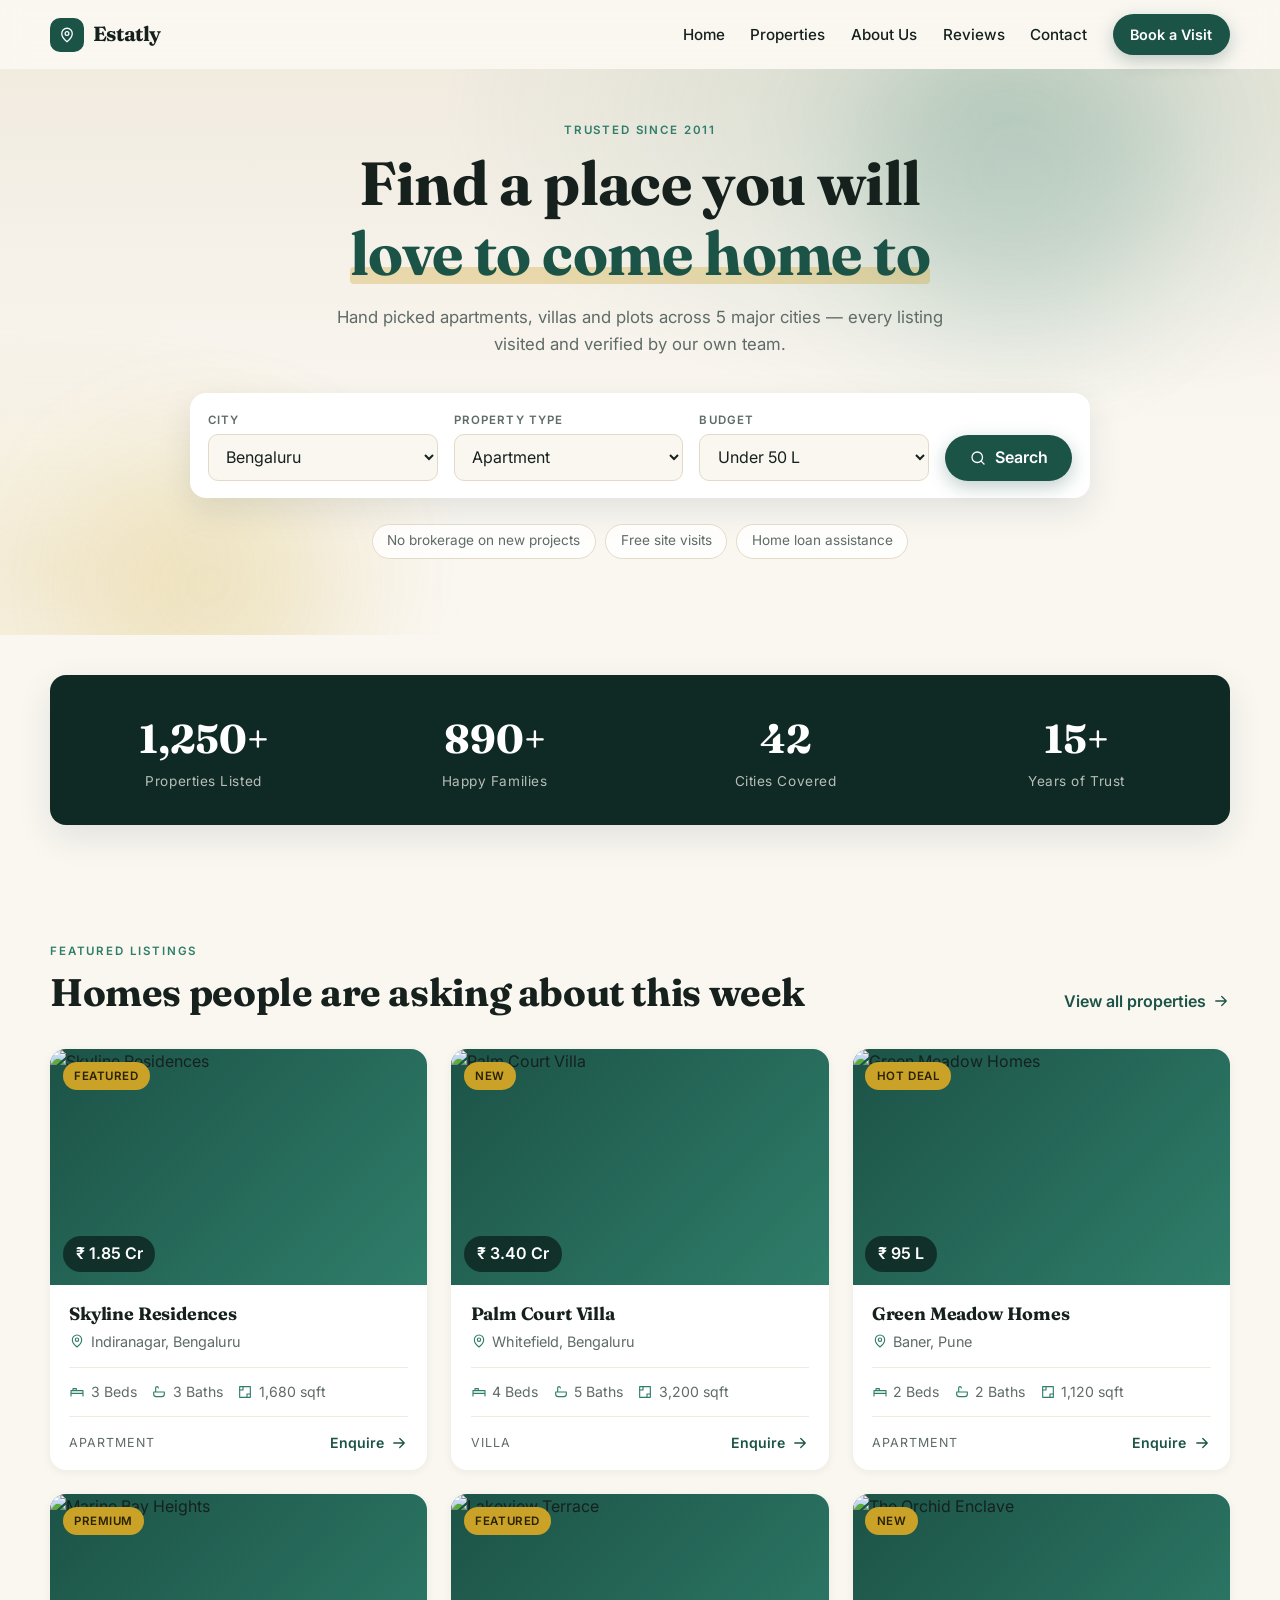
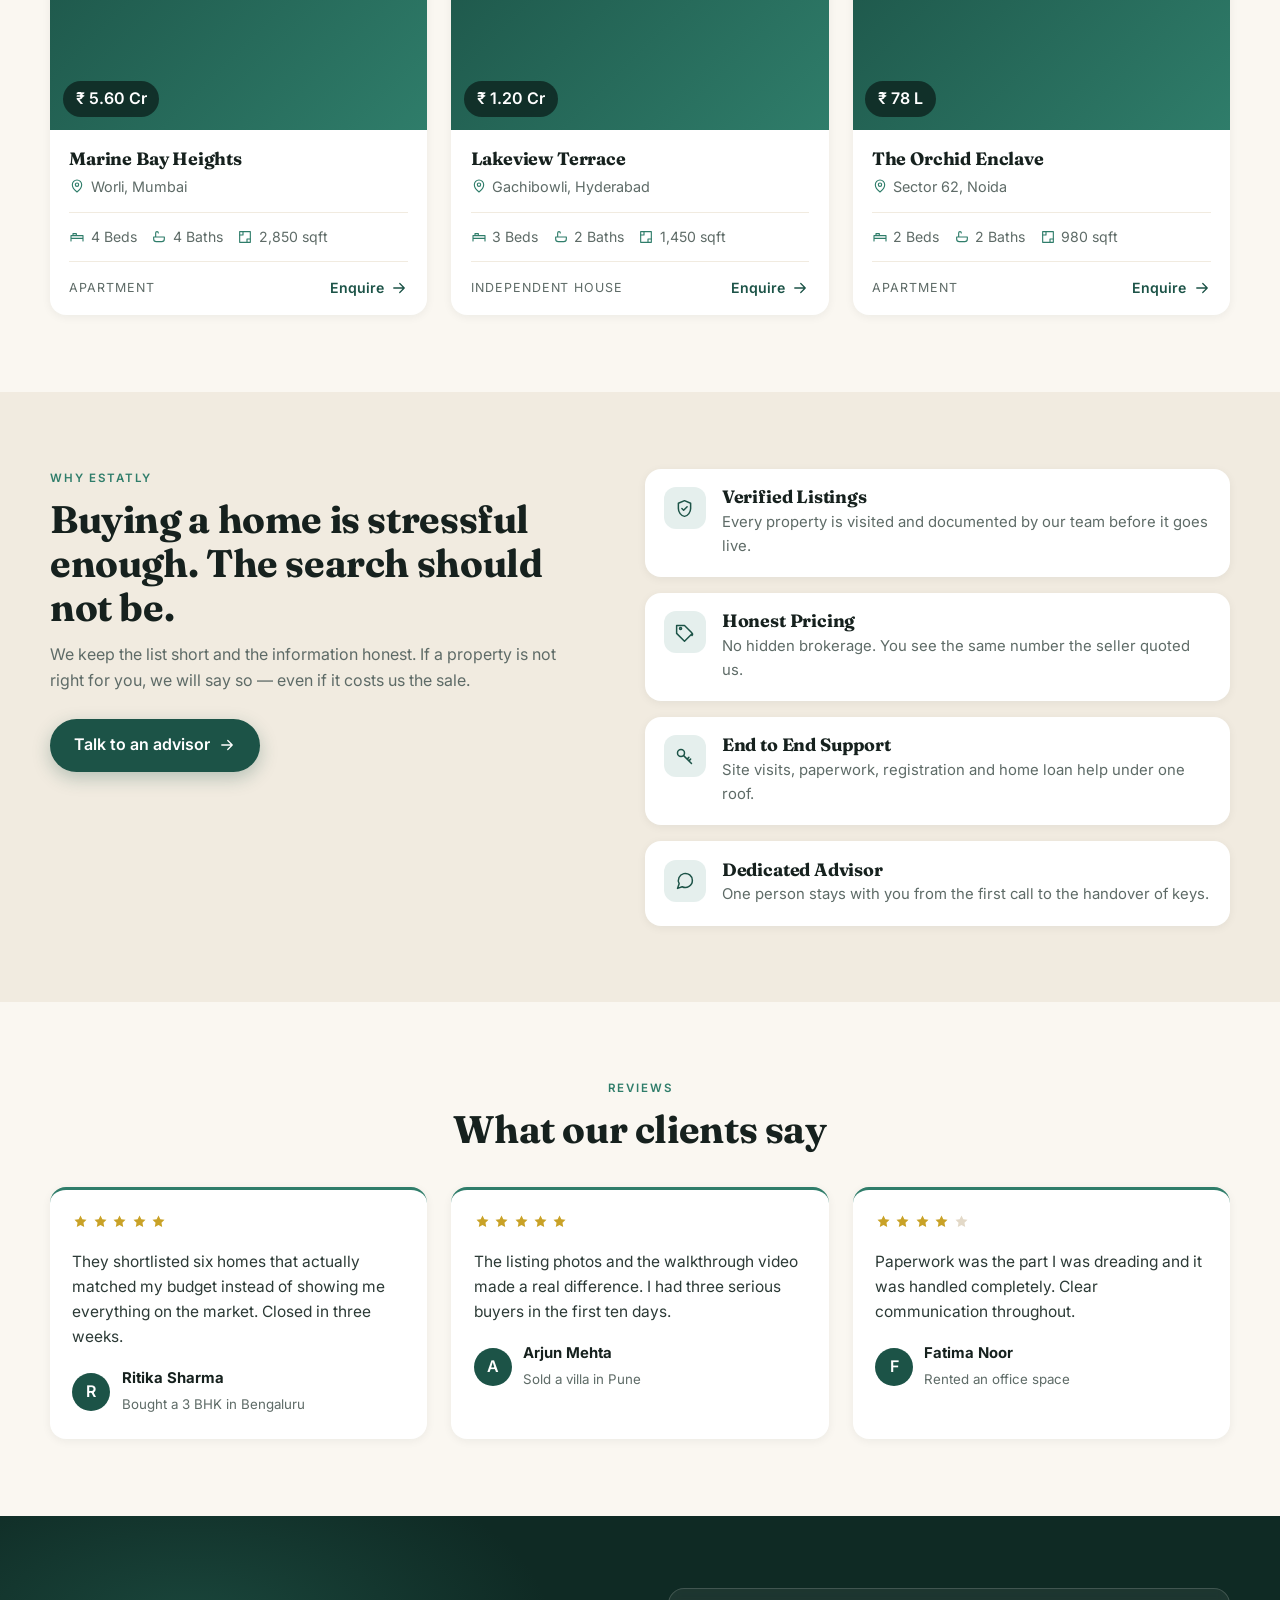
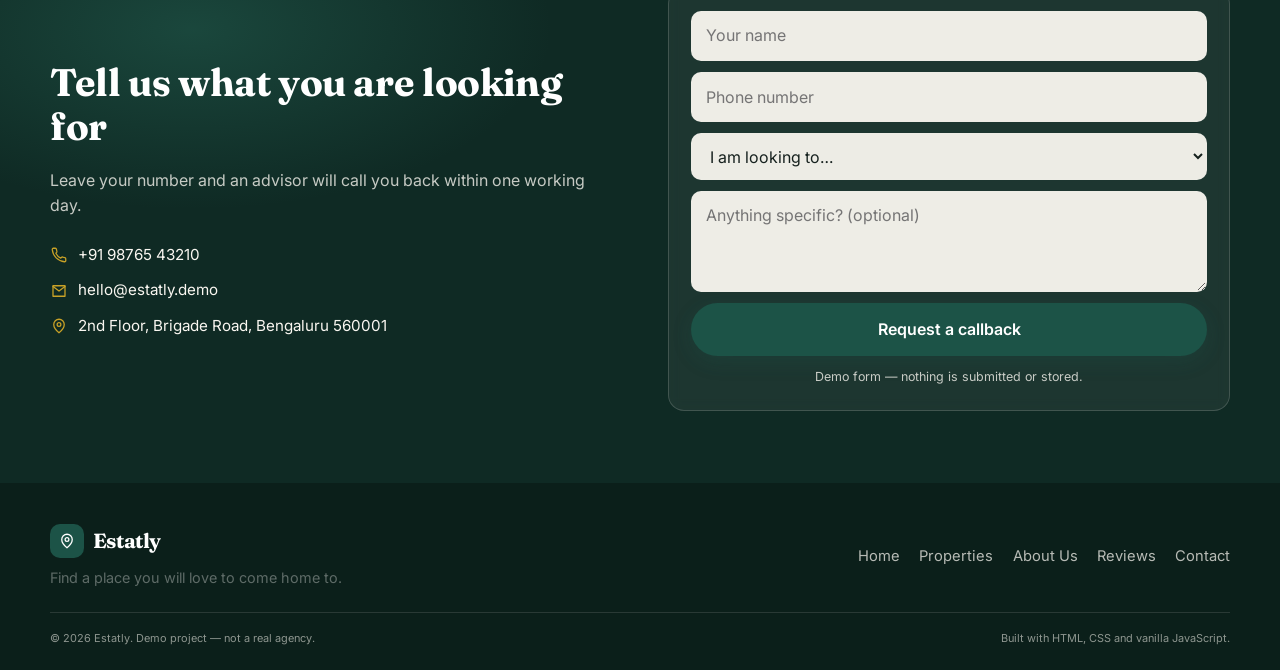
==== commit 32144563: "Create About Us page" ====
--- a/index.html
+++ b/index.html
@@ -39,8 +39,8 @@
 
     <nav class="nav" id="nav">
       <a href="#home">Home</a>
-      <a href="#properties">Properties</a>
-      <a href="#why">Why Us</a>
+      <a href="properties.html">Properties</a>
+      <a href="about.html">About Us</a>
       <a href="#reviews">Reviews</a>
       <a href="#contact">Contact</a>
       <a class="btn btn-sm nav-cta" href="#contact">Book a Visit</a>
@@ -142,7 +142,7 @@
         <p class="eyebrow">Featured listings</p>
         <h2>Homes people are asking about this week</h2>
       </div>
-      <a class="link-arrow" href="#contact">View all properties <svg class="icon" aria-hidden="true"><use href="#i-arrow"/></svg></a>
+      <a class="link-arrow" href="properties.html">View all properties <svg class="icon" aria-hidden="true"><use href="#i-arrow"/></svg></a>
     </div>
 
     <div class="cards">
@@ -434,8 +434,8 @@
     </div>
     <nav class="footer-nav">
       <a href="#home">Home</a>
-      <a href="#properties">Properties</a>
-      <a href="#why">About Us</a>
+      <a href="properties.html">Properties</a>
+      <a href="about.html">About Us</a>
       <a href="#reviews">Reviews</a>
       <a href="#contact">Contact</a>
     </nav>
--- a/assets/css/style.css
+++ b/assets/css/style.css
@@ -692,11 +692,12 @@
   display: flex;
   align-items: center;
   gap: .45rem;
-  font-size: .85rem;
+  font-size: .88rem;
   color: var(--muted);
-  margin-bottom: .9rem;
-}
-.breadcrumb a:hover { color: var(--green-700); }
+  margin-bottom: 1rem;
+}
+.breadcrumb a { color: var(--green-700); font-weight: 500; }
+.breadcrumb a:hover { text-decoration: underline; }
 .breadcrumb .sep { opacity: .5; }
 .breadcrumb [aria-current] { color: var(--ink); font-weight: 500; }
 
@@ -791,3 +792,100 @@
   .filters { grid-template-columns: 1fr; }
   .results-row { flex-direction: column; align-items: flex-start; }
 }
+
+/* =========================================================
+   About page (about.html)
+   ========================================================= */
+.about-story {
+  display: grid;
+  grid-template-columns: 1.05fr .95fr;
+  gap: clamp(2rem, 5vw, 3.5rem);
+  align-items: center;
+}
+.about-copy h2 { margin-bottom: .8rem; }
+.about-copy .btn { margin-top: .4rem; }
+
+.about-points { display: grid; gap: .7rem; margin: 1.4rem 0 1.6rem; }
+.about-points li {
+  display: flex;
+  align-items: flex-start;
+  gap: .65rem;
+  font-size: .95rem;
+}
+.about-points .icon { color: var(--green-500); margin-top: .18rem; }
+
+.about-figure { position: relative; margin: 0; }
+.about-figure img {
+  width: 100%;
+  aspect-ratio: 4 / 3;
+  object-fit: cover;
+  border-radius: var(--radius);
+  box-shadow: var(--shadow);
+}
+/* small card tucked over the photo, same trick as the card price pill */
+.about-badge {
+  position: absolute;
+  left: -12px;
+  bottom: -18px;
+  background: var(--white);
+  border-radius: var(--radius-sm);
+  box-shadow: var(--shadow);
+  padding: .8rem 1.1rem;
+  max-width: 200px;
+}
+.about-badge strong {
+  display: block;
+  font-family: "Fraunces", Georgia, serif;
+  font-size: 1.4rem;
+  color: var(--green-700);
+}
+.about-badge span { font-size: .82rem; color: var(--muted); }
+
+/* the four promises reuse .feature from the home page */
+.value-grid {
+  display: grid;
+  grid-template-columns: repeat(auto-fit, minmax(260px, 1fr));
+  gap: 1rem;
+}
+
+/* ---------------- team ---------------- */
+.team {
+  display: grid;
+  grid-template-columns: repeat(auto-fit, minmax(220px, 1fr));
+  gap: 1.5rem;
+}
+.team-card {
+  background: var(--white);
+  border-radius: var(--radius);
+  overflow: hidden;
+  box-shadow: var(--shadow-sm);
+  transition: transform .35s var(--ease), box-shadow .35s var(--ease);
+}
+.team-card:hover { transform: translateY(-6px); box-shadow: var(--shadow); }
+.team-photo {
+  aspect-ratio: 1 / 1;
+  overflow: hidden;
+  background: linear-gradient(135deg, var(--green-700), var(--green-500));
+}
+.team-photo img {
+  width: 100%; height: 100%;
+  object-fit: cover;
+  transition: transform .6s var(--ease);
+}
+.team-card:hover .team-photo img { transform: scale(1.06); }
+.team-body { padding: 1.1rem 1.2rem 1.3rem; }
+.team-body h3 { margin-bottom: .15rem; }
+.team-body p { margin: 0; font-size: .9rem; }
+.team-body .team-role {
+  font-size: .76rem;
+  text-transform: uppercase;
+  letter-spacing: .08em;
+  color: var(--green-700);
+  margin-bottom: .5rem;
+}
+
+@media (max-width: 960px) {
+  .about-story { grid-template-columns: 1fr; }
+  .about-figure { order: -1; }
+  .about-badge { left: auto; right: 12px; bottom: -14px; }
+}
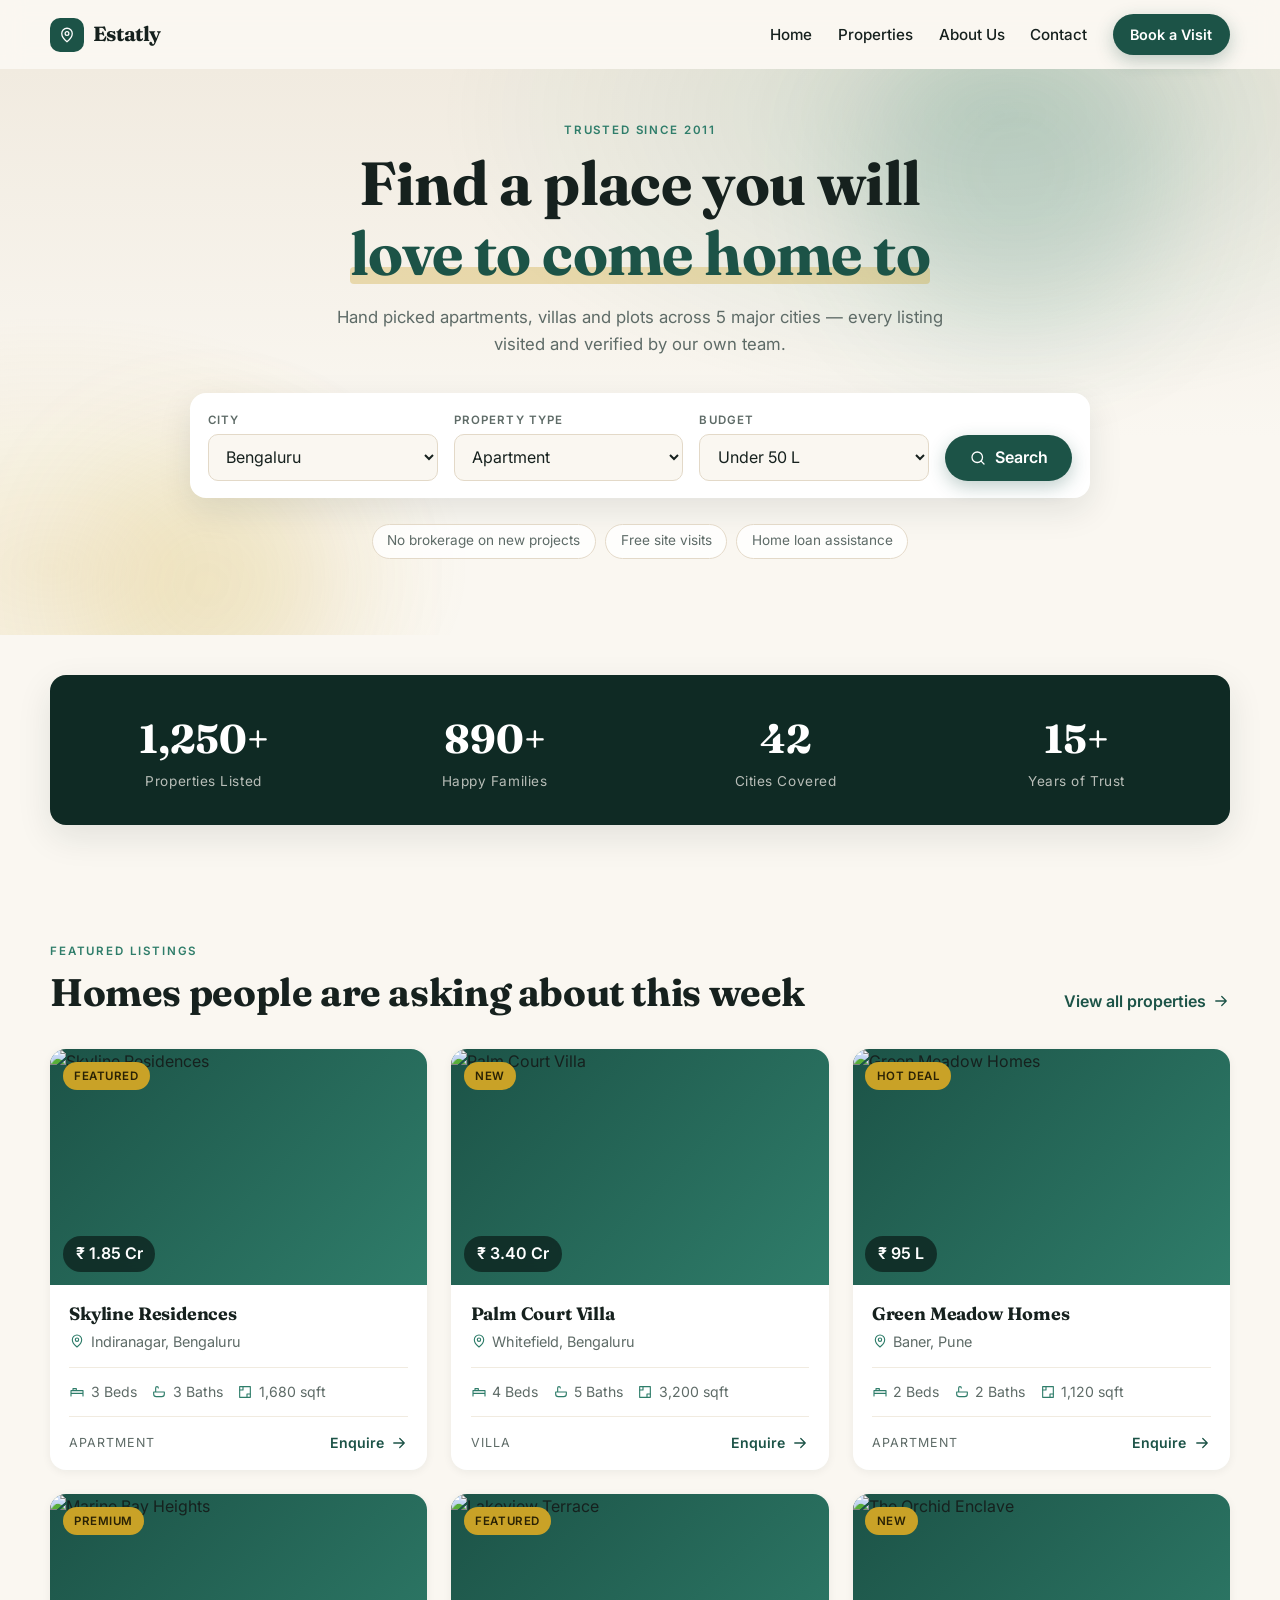
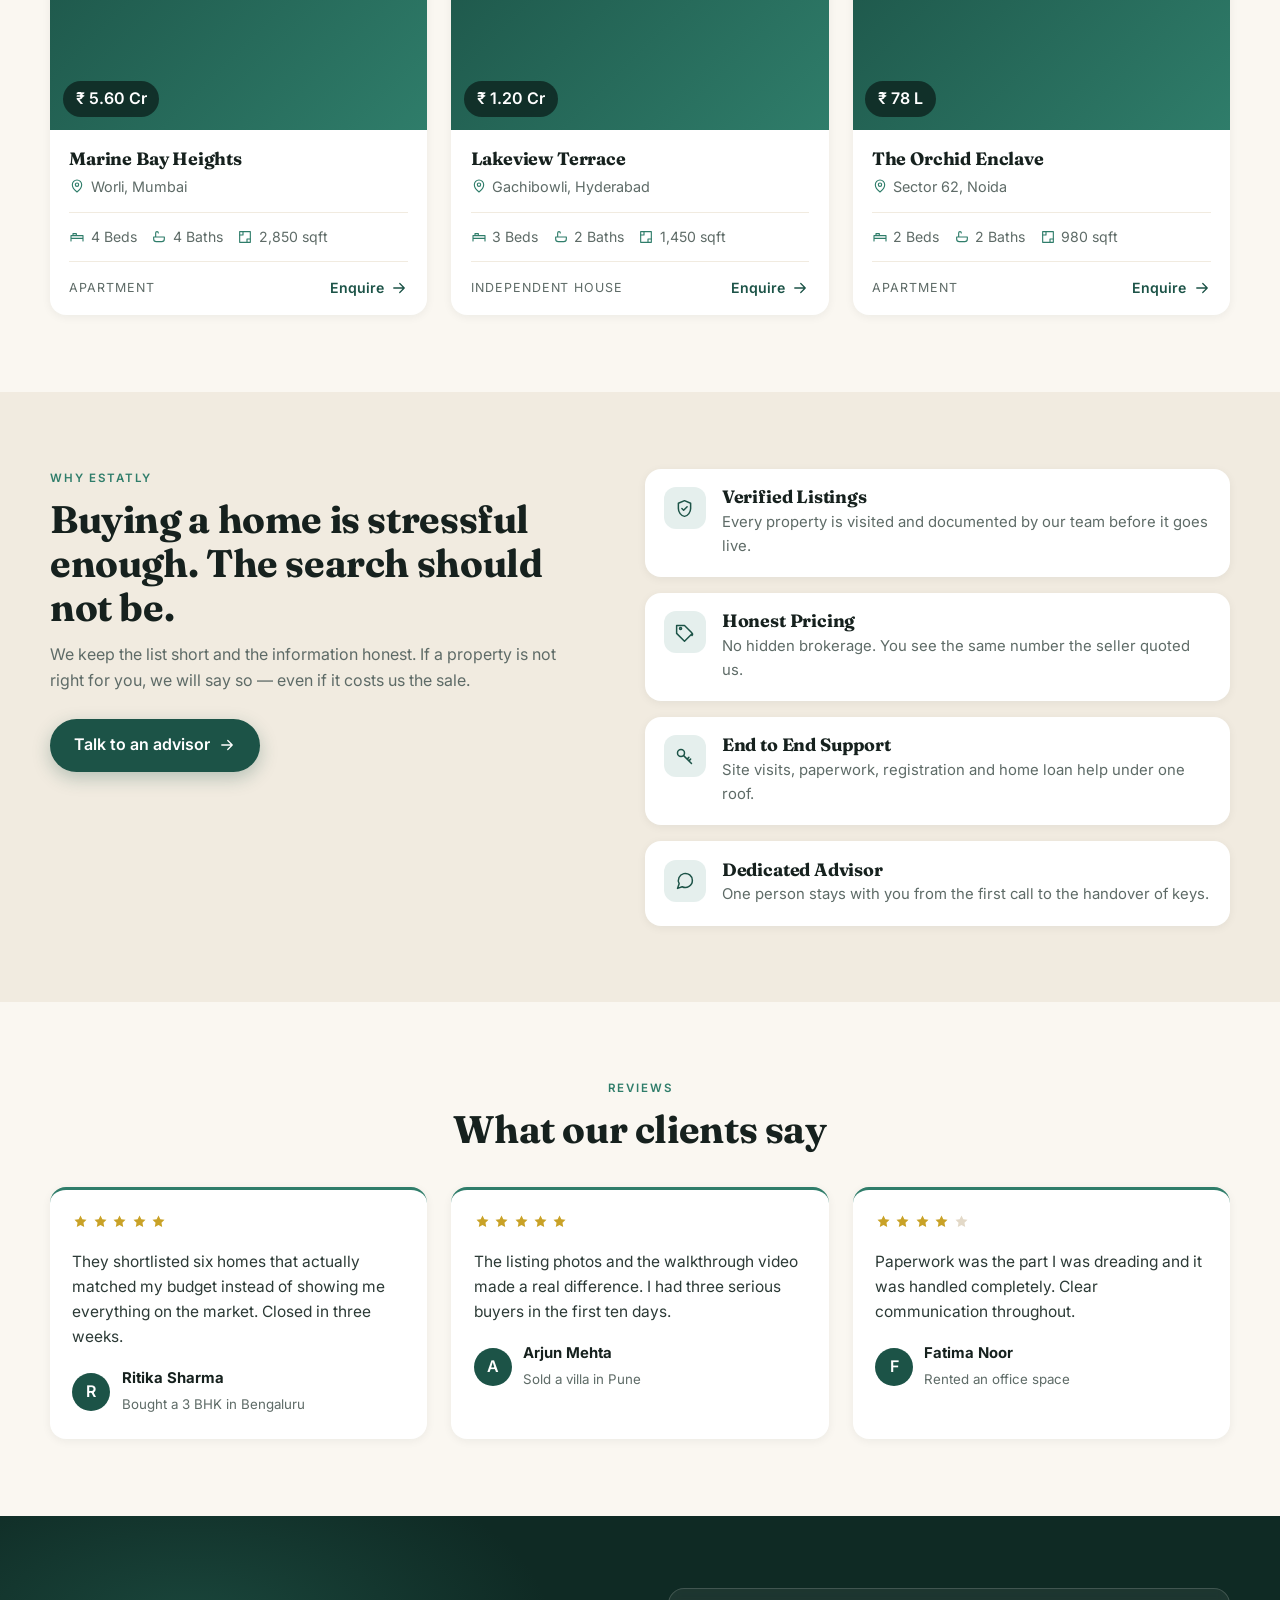
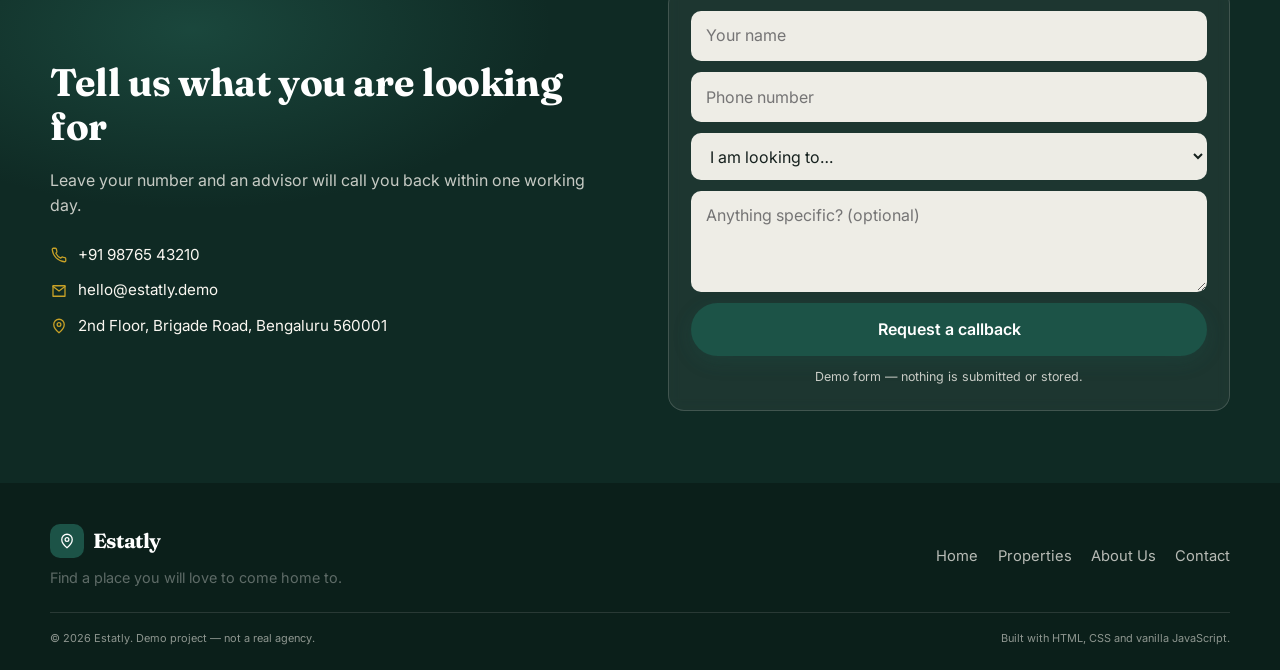
==== commit bef13998: "remove reviews menu" ====
--- a/index.html
+++ b/index.html
@@ -10,7 +10,7 @@
 <link href="https://fonts.googleapis.com/css2?family=Fraunces:opsz,wght@9..144,500;9..144,700&family=Inter:wght@400;500;600&display=swap" rel="stylesheet">
 <link rel="stylesheet" href="assets/css/style.css">
 </head>
-<body id="home">
+<body id="top">
 
 <!-- ============ ICON SPRITE (defined once, reused with <use>) ============ -->
 <svg hidden aria-hidden="true">
@@ -32,18 +32,17 @@
 <!-- ================= HEADER ================= -->
 <header class="site-header" id="header">
   <div class="wrap header-inner">
-    <a class="brand" href="#home">
+    <a class="brand" href="index.html">
       <span class="brand-mark"><svg class="icon" aria-hidden="true"><use href="#i-pin"/></svg></span>
       <span class="brand-name">Estatly</span>
     </a>
 
     <nav class="nav" id="nav">
-      <a href="#home">Home</a>
+      <a href="index.html">Home</a>
       <a href="properties.html">Properties</a>
       <a href="about.html">About Us</a>
-      <a href="#reviews">Reviews</a>
-      <a href="#contact">Contact</a>
-      <a class="btn btn-sm nav-cta" href="#contact">Book a Visit</a>
+      <a href="contact.html">Contact</a>
+      <a class="btn btn-sm nav-cta" href="contact.html">Book a Visit</a>
     </nav>
 
     <button class="nav-toggle" id="navToggle" aria-label="Open menu" aria-expanded="false">
@@ -426,18 +425,17 @@
 <footer class="site-footer">
   <div class="wrap footer-inner">
     <div>
-      <a class="brand" href="#home">
+      <a class="brand" href="index.html">
         <span class="brand-mark"><svg class="icon" aria-hidden="true"><use href="#i-pin"/></svg></span>
         <span class="brand-name">Estatly</span>
       </a>
       <p class="muted footer-blurb">Find a place you will love to come home to.</p>
     </div>
     <nav class="footer-nav">
-      <a href="#home">Home</a>
+      <a href="index.html">Home</a>
       <a href="properties.html">Properties</a>
       <a href="about.html">About Us</a>
-      <a href="#reviews">Reviews</a>
-      <a href="#contact">Contact</a>
+      <a href="contact.html">Contact</a>
     </nav>
   </div>
   <div class="wrap footer-bar">
@@ -446,7 +444,7 @@
   </div>
 </footer>
 
-<a class="to-top" href="#home" id="toTop" aria-label="Back to top"><svg class="icon" aria-hidden="true"><use href="#i-arrow"/></svg></a>
+<a class="to-top" href="#top" id="toTop" aria-label="Back to top"><svg class="icon" aria-hidden="true"><use href="#i-arrow"/></svg></a>
 
 <script src="assets/js/main.js"></script>
 </body>
--- a/assets/css/style.css
+++ b/assets/css/style.css
@@ -16,6 +16,7 @@
   --muted: #5e6b67;
   --white: #ffffff;
 
+  --section-pad: clamp(3rem, 6vw, 4.8rem);
   --radius: 16px;
   --radius-sm: 10px;
   --shadow-sm: 0 2px 10px rgba(15, 42, 36, .06);
@@ -284,6 +285,8 @@
   color: var(--muted);
 }
 .field select,
+.field input,
+.field textarea,
 .cta-form input,
 .cta-form select,
 .cta-form textarea {
@@ -296,6 +299,8 @@
   transition: border-color .2s var(--ease), box-shadow .2s var(--ease);
 }
 .field select:focus,
+.field input:focus,
+.field textarea:focus,
 .cta-form input:focus,
 .cta-form select:focus,
 .cta-form textarea:focus {
@@ -347,7 +352,7 @@
 }
 
 /* ---------------- sections ---------------- */
-.section { padding: clamp(3rem, 6vw, 4.8rem) 0; }
+.section { padding: var(--section-pad) 0; }
 .section-alt { background: var(--sand-200); }
 
 .section-head {
@@ -889,3 +894,141 @@
   .about-figure { order: -1; }
   .about-badge { left: auto; right: 12px; bottom: -14px; }
 }
+
+/* The About page stacks bands that each ship their own padding (.page-hero,
+   .stats, .cta). One rule gives them all the same vertical rhythm. */
+.about-page section,
+.contact-page section { padding-block: var(--section-pad); }
+
+/* =========================================================
+   Contact page (contact.html)
+   ========================================================= */
+.contact-cards {
+  display: grid;
+  grid-template-columns: repeat(auto-fit, minmax(230px, 1fr));
+  gap: 1.2rem;
+}
+.contact-card {
+  display: flex;
+  flex-direction: column;
+  gap: .25rem;
+  background: var(--white);
+  padding: 1.4rem;
+  border-radius: var(--radius);
+  box-shadow: var(--shadow-sm);
+  transition: transform .3s var(--ease), box-shadow .3s var(--ease);
+}
+a.contact-card:hover { transform: translateY(-6px); box-shadow: var(--shadow); }
+.contact-card .feature-icon { margin-bottom: .6rem; }
+.contact-label {
+  font-size: .72rem;
+  text-transform: uppercase;
+  letter-spacing: .12em;
+  font-weight: 600;
+  color: var(--green-500);
+}
+.contact-card strong { font-size: 1.02rem; }
+.contact-card .muted { font-size: .86rem; }
+
+/* ---------------- form + map ---------------- */
+.contact-layout {
+  display: grid;
+  grid-template-columns: 1.05fr .95fr;
+  gap: clamp(1.5rem, 4vw, 2.5rem);
+  align-items: start;
+}
+.form-card {
+  background: var(--white);
+  padding: clamp(1.3rem, 3vw, 1.9rem);
+  border-radius: var(--radius);
+  box-shadow: var(--shadow);
+}
+.form-card h2 { margin-bottom: .4rem; }
+.form-card > .muted { font-size: .93rem; margin-bottom: 1.3rem; }
+.form-card form { display: grid; gap: .9rem; }
+.form-card .btn { margin-top: .3rem; }
+.form-card .form-note { color: var(--muted); }
+.form-row { display: grid; grid-template-columns: 1fr 1fr; gap: .9rem; }
+.form-card textarea { resize: vertical; }
+
+.contact-aside { display: grid; gap: 1.2rem; }
+.map-embed {
+  aspect-ratio: 4 / 3;
+  border-radius: var(--radius);
+  overflow: hidden;
+  box-shadow: var(--shadow-sm);
+  background: var(--sand-300);
+}
+.map-embed iframe { width: 100%; height: 100%; border: 0; display: block; }
+
+.office-list {
+  background: var(--white);
+  padding: 1.4rem;
+  border-radius: var(--radius);
+  box-shadow: var(--shadow-sm);
+}
+.office-list h3 { margin-bottom: .9rem; }
+.office-list ul { display: grid; gap: .9rem; }
+.office-list li {
+  display: flex;
+  flex-direction: column;
+  gap: .1rem;
+  padding-left: .9rem;
+  border-left: 2px solid var(--sand-300);
+}
+.office-list li:first-child { border-left-color: var(--green-500); }
+.office-list .muted { font-size: .88rem; }
+.office-tag {
+  font-size: .68rem;
+  text-transform: uppercase;
+  letter-spacing: .08em;
+  font-weight: 600;
+  color: var(--green-700);
+  background: rgba(47, 125, 106, .12);
+  padding: .15rem .5rem;
+  border-radius: 999px;
+  margin-left: .4rem;
+  vertical-align: middle;
+}
+.office-note { font-size: .86rem; margin: 1.1rem 0 0; }
+
+/* ---------------- faq ---------------- */
+/* Plain <details>, so it opens and closes with no JavaScript at all. */
+.faq { max-width: 820px; margin-inline: auto; display: grid; gap: .7rem; }
+.faq details {
+  background: var(--white);
+  border-radius: var(--radius-sm);
+  box-shadow: var(--shadow-sm);
+  padding: 0 1.2rem;
+  transition: box-shadow .3s var(--ease);
+}
+.faq details[open] { box-shadow: var(--shadow); }
+.faq summary {
+  list-style: none;
+  cursor: pointer;
+  font-weight: 600;
+  padding: 1rem 2rem 1rem 0;
+  position: relative;
+}
+.faq summary::-webkit-details-marker { display: none; }
+.faq summary::after {
+  content: "+";
+  position: absolute;
+  right: 0; top: 50%;
+  transform: translateY(-50%);
+  font-size: 1.3rem;
+  font-weight: 500;
+  color: var(--green-700);
+  line-height: 1;
+}
+.faq details[open] summary { color: var(--green-700); }
+.faq details[open] summary::after { content: "\2013"; }
+.faq details p { margin: 0; padding: 0 0 1.1rem; font-size: .94rem; }
+
+@media (max-width: 960px) {
+  .contact-layout { grid-template-columns: 1fr; }
+}
+
+@media (max-width: 760px) {
+  .form-row { grid-template-columns: 1fr; }
+}
